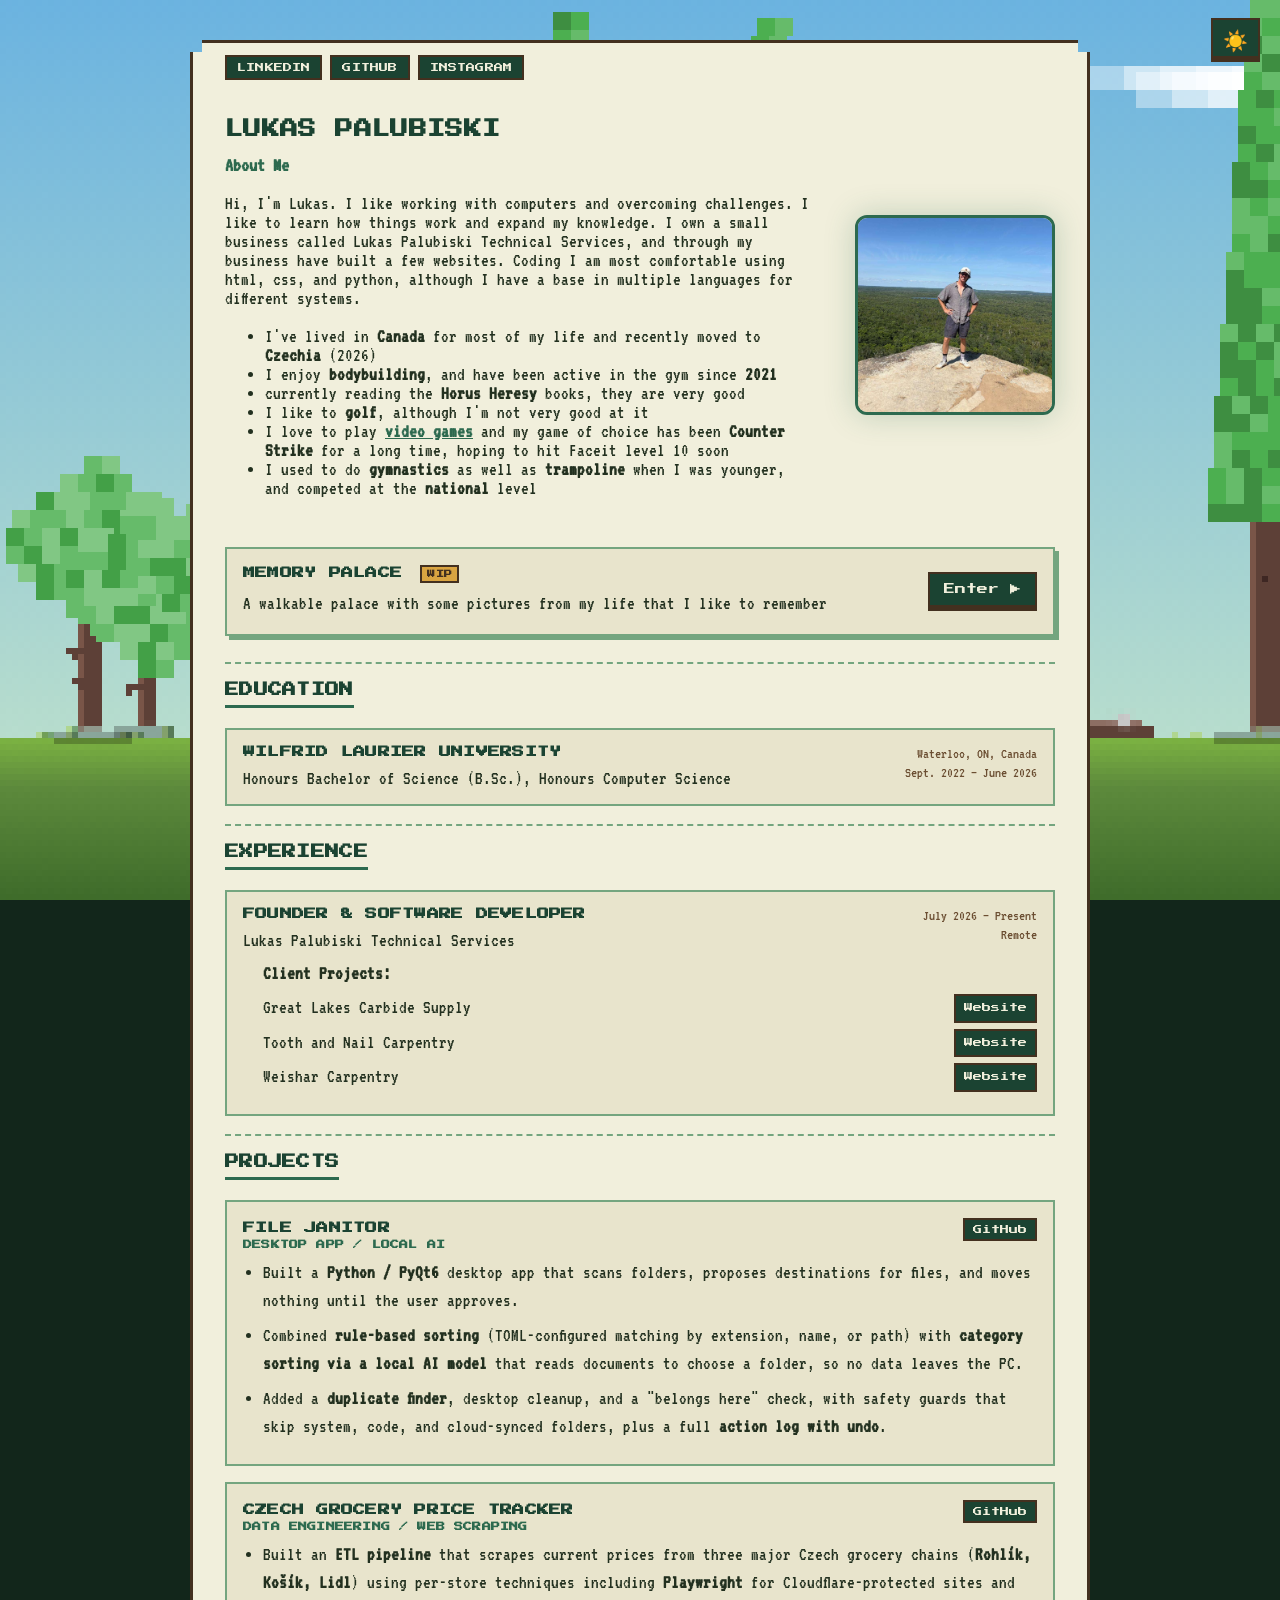
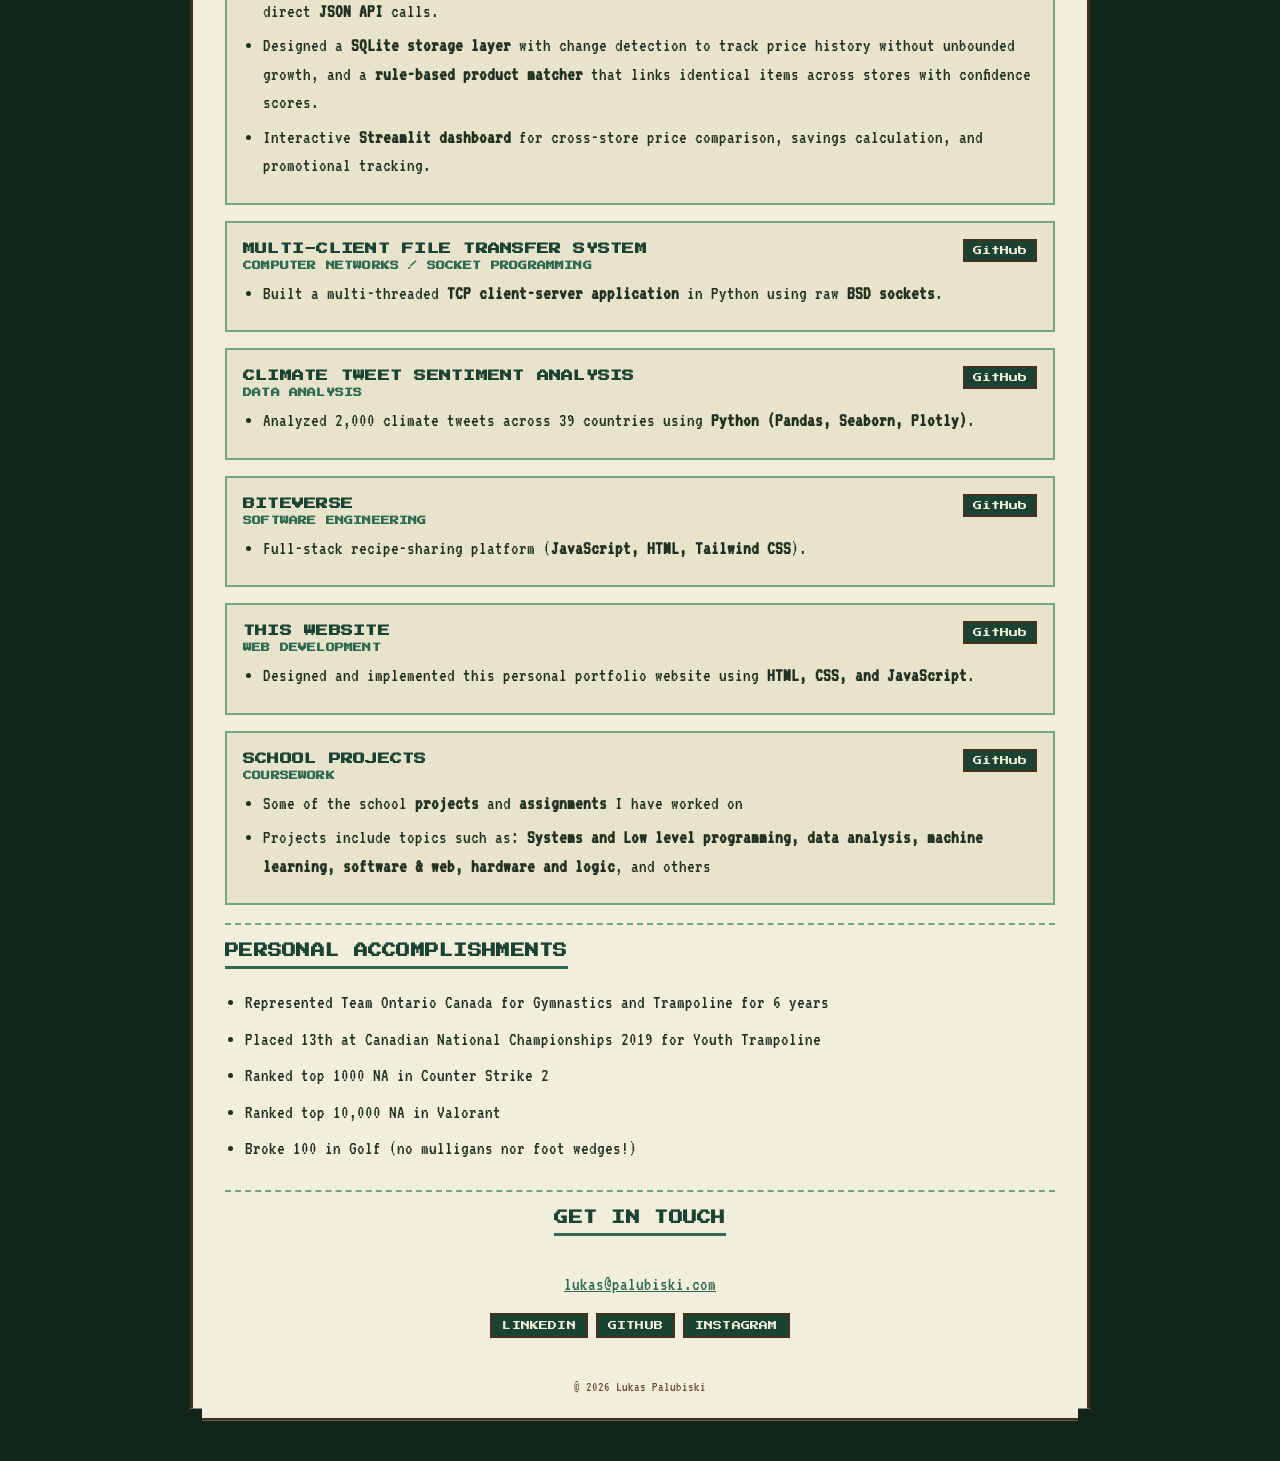
==== index.html @ 34147571 "spotify widget" ====
<!DOCTYPE html>
<html lang="en">
<head>
  <!-- Google tag (gtag.js) -->
<script async src="https://www.googletagmanager.com/gtag/js?id=G-KP51CSKDEX"></script>
<script>
  window.dataLayer = window.dataLayer || [];
  function gtag(){dataLayer.push(arguments);}
  gtag('js', new Date());

  gtag('config', 'G-KP51CSKDEX');
</script>
<meta charset="UTF-8">
<meta name="viewport" content="width=device-width, initial-scale=1.0">
<title>Lukas Palubiski</title>
<meta name="description" content="Lukas Palubiski: computer science graduate, software developer, and founder of Lukas Palubiski Technical Services. Projects, experience, and contact.">
<meta property="og:type" content="website">
<meta property="og:title" content="Lukas Palubiski">
<meta property="og:description" content="Software developer and founder of Lukas Palubiski Technical Services. Projects, experience, and contact.">
<meta property="og:url" content="https://palubiski.com/">
<meta property="og:image" content="https://palubiski.com/images/IMG_20260719_183843_461.jpg">
<meta name="twitter:card" content="summary">
<link rel="stylesheet" href="style.css">
</head>
<body>
  <button id="theme-toggle" aria-label="Toggle day/night" class="theme-toggle">🌙</button>
  <canvas id="bg-canvas"></canvas>
  <canvas id="npc-canvas"></canvas>

  <header id="site-header">
    <div class="header-inner">
      <ul class="social-links">
        <li><a href="https://linkedin.com/in/lukas-palubiski-417b95355/" target="_blank" rel="noopener noreferrer">LinkedIn</a></li>
        <li><a href="https://github.com/lukaspal1" target="_blank" rel="noopener noreferrer">GitHub</a></li>
        <li><a href="https://www.instagram.com/lukaspalubiski.v2/" target="_blank" rel="noopener noreferrer">Instagram</a></li>
      </ul>
    </div>
  </header>

  <main id="top">
    <section id="about" class="section hero-section">
      <div class="section-inner">
        <div class="hero-layout">
          <div class="hero-text">
            <h1 class="hero-name">Lukas Palubiski</h1>
            <p class="hero-tagline"><b>About Me</b></p>
            <p>
              Hi, I'm Lukas. I like working with computers and overcoming challenges. 
              I like to learn how things work and expand my knowledge. I own a small 
              business called Lukas Palubiski Technical Services, and through my business 
              have built a few websites. Coding I am most comfortable using html, css, and 
              python, although I have a base in multiple languages for different systems.
            </p>
            <ul class="hero-details">
              <li>I've lived in <b>Canada</b> for most of my life and recently moved to <b>Czechia</b> (2026)</li>
              <li>I enjoy <b>bodybuilding</b>, and have been active in the gym since <b>2021</b></li>
              <li>currently reading the <b>Horus Heresy</b> books, they are very good</li>
              <li>I like to <b>golf</b>, although I'm not very good at it</li>
              <li>I love to play <b><a class = "hero-text" href="https://steamcommunity.com/id/gluckymcdoodle/" target="_blank" rel="noopener noreferrer">video games</a></b> and my game of choice has been <b>Counter Strike</b> for a long time, hoping to hit Faceit level 10 soon</li>
              <li>I used to do <b>gymnastics</b> as well as <b>trampoline</b> when I was younger, and competed at the <b>national</b> level</li>
            </ul>
          </div>
          
          <div class="hero-image">
            <img 
              id="profile-thumb"
              src="images/IMG_20260719_183843_461.jpg" 
              alt="Lukas Palubiski - Profile Photo"
              class="profile-image"
              fetchpriority="high"
            >
            <br>
            <!-- <button id="knight-pose-btn" class="knight-pose-btn">Pose Knight</button> -->
            <!-- Side widgets: float beside the main block on wide screens, sit under the photo otherwise -->
            <div class="side-widgets">
            <a id="faceit-card" class="faceit-card" href="#" target="_blank" rel="noopener noreferrer" hidden>
              <span class="faceit-label">Faceit CS2</span>
              <span class="faceit-row">
                <span id="faceit-level" class="faceit-level"></span>
                <span id="faceit-elo" class="faceit-elo"></span>
              </span>
              <span class="faceit-bar"><span id="faceit-bar-fill" class="faceit-bar-fill"></span></span>
              <span id="faceit-goal" class="faceit-goal"></span>
            </a>
            <a id="spotify-card" class="spotify-card" href="#" target="_blank" rel="noopener noreferrer" hidden>
              <span class="spotify-label"><span id="spotify-status">Now playing</span><span id="spotify-eq" class="spotify-eq"><i></i><i></i><i></i></span></span>
              <span class="spotify-row">
                <canvas id="spotify-cover" class="spotify-cover" width="16" height="16"></canvas>
                <span class="spotify-text">
                  <span id="spotify-title" class="spotify-title"></span>
                  <span id="spotify-artist" class="spotify-artist"></span>
                </span>
              </span>
            </a>
            </div>
          </div>
        </div>

        <aside class="palace-callout">
          <div class="palace-text">
            <h2 class="palace-title">Memory Palace <span class="wip-badge">WIP</span></h2>
            <p>A walkable palace with some pictures from my life that I like to remember</p>
          </div>
          <a class="palace-btn" href="gallery.html" target="_blank" rel="noopener noreferrer">Enter &#9654;</a>
        </aside>
      </div>
    </section>

    <div id="profile-modal" class="modal">
      <span class="close">&times;</span>
      <img class="modal-content" id="modal-img">
      <div id="caption">Click outside or press ESC to close</div>
    </div>

    <section id="education" class="section">
      <div class="section-inner">
        <h2 class="section-title">Education</h2>
        <article class="entry">
          <div class="entry-header">
            <h3 class="entry-title">Wilfrid Laurier University</h3>
            <span class="entry-location">Waterloo, ON, Canada</span>
          </div>
          <div class="entry-subheader">
            <span class="entry-subheader">Honours Bachelor of Science (B.Sc.), Honours Computer Science</span>
            <span class="entry-dates">Sept. 2022 – June 2026</span>
          </div>
        </article>
      </div>
    </section>

    <section id="experience" class="section">
      <div class="section-inner">
        <h2 class="section-title">Experience</h2>
        <article class="entry">
          <div class="entry-header">
            <h3 class="entry-title">Founder &amp; Software Developer</h3>
            <span class="entry-dates">July 2026 – Present</span>
          </div>
          <div class="entry-subheader">
            <span class="entry-subheader">Lukas Palubiski Technical Services</span>
            <span class="entry-location">Remote</span>
          </div>
          <ul class="entry-details client-list">
            <li class="entry-header" style="font-weight: bold">Client Projects:</li>
            <li class="entry-subheader">Great Lakes Carbide Supply <a class="entry-link" href="https://www.greatlakescarbidesupply.com" target="_blank">Website</a></li>
            <li class="entry-subheader">Tooth and Nail Carpentry <a class="entry-link" href="https://www.toothandnailcarpentry.ca" target="_blank">Website</a></li>
            <li class="entry-subheader">Weishar Carpentry <a class="entry-link" href="https://www.weisharcarpentry.ca" target="_blank">Website</a></li>
          </ul>
        </article>
      </div>
    </section>

    <section id="projects" class="section">
      <div class="section-inner">
        <h2 class="section-title">Projects</h2>
        <article class="entry project-entry">
          <div class="entry-header">
            <h3 class="entry-title">File Janitor<span class="entry-tag">Desktop App / Local AI</span></h3>
            <a href="https://github.com/lukaspal1/file-janitor" target="_blank" class="entry-link">GitHub</a>
          </div>
          <ul class="entry-details">
            <li>Built a <strong>Python / PyQt6</strong> desktop app that scans folders, proposes destinations for files, and moves nothing until the user approves.</li>
            <li>Combined <strong>rule-based sorting</strong> (TOML-configured matching by extension, name, or path) with <strong>category sorting via a local AI model</strong> that reads documents to choose a folder, so no data leaves the PC.</li>
            <li>Added a <strong>duplicate finder</strong>, desktop cleanup, and a "belongs here" check, with safety guards that skip system, code, and cloud-synced folders, plus a full <strong>action log with undo</strong>.</li>
          </ul>
        </article>
        <article class="entry project-entry">
          <div class="entry-header">
            <h3 class="entry-title">Czech Grocery Price Tracker<span class="entry-tag">Data Engineering / Web Scraping</span></h3>
            <a href="https://github.com/lukaspal1/Grocery-store-price-tracker" target="_blank" class="entry-link">GitHub</a>
          </div>
          <ul class="entry-details">
            <li>Built an <strong>ETL pipeline</strong> that scrapes current prices from three major Czech grocery chains (<strong>Rohlík, Košík, Lidl</strong>) using per-store techniques including <strong>Playwright</strong> for Cloudflare-protected sites and direct <strong>JSON API</strong> calls.</li>
            <li>Designed a <strong>SQLite storage layer</strong> with change detection to track price history without unbounded growth, and a <strong>rule-based product matcher</strong> that links identical items across stores with confidence scores.</li>
            <li>Interactive <strong>Streamlit dashboard</strong> for cross-store price comparison, savings calculation, and promotional tracking.</li>
          </ul>
        </article>
        <article class="entry project-entry">
          <div class="entry-header">
            <h3 class="entry-title">Multi-Client File Transfer System<span class="entry-tag">Computer Networks / Socket Programming</span></h3>
            <a href="https://github.com/lukaspal1/Networks-Programming-Assignment" target="_blank" class="entry-link">GitHub</a>
          </div>
          <ul class="entry-details"><li>Built a multi-threaded <strong>TCP client-server application</strong> in Python using raw <strong>BSD sockets</strong>.</li></ul>
        </article>
        <article class="entry project-entry">
          <div class="entry-header">
            <h3 class="entry-title">Climate Tweet Sentiment Analysis<span class="entry-tag">Data Analysis</span></h3>
            <a href="https://github.com/lukaspal1/Portfolio/blob/main/DataVisualization_A3.ipynb" target="_blank" class="entry-link">GitHub</a>
          </div>
          <ul class="entry-details"><li>Analyzed 2,000 climate tweets across 39 countries using <strong>Python (Pandas, Seaborn, Plotly)</strong>.</li></ul>
        </article>
        <article class="entry project-entry">
          <div class="entry-header">
            <h3 class="entry-title">BiteVerse<span class="entry-tag">Software Engineering</span></h3>
            <a href="https://github.com/muchlogic/CP317-Final-Project" target="_blank" class="entry-link">GitHub</a>
          </div>
          <ul class="entry-details"><li>Full-stack recipe-sharing platform (<strong>JavaScript, HTML, Tailwind CSS</strong>).</li></ul>
        </article>
        <article class="entry project-entry">
          <div class="entry-header">
            <h3 class="entry-title">This Website<span class="entry-tag">Web Development</span></h3>
            <a href="https://github.com/lukaspal1/website-lukaspal" target="_blank" class="entry-link">GitHub</a>
          </div>
          <ul class="entry-details"><li>Designed and implemented this personal portfolio website using <strong>HTML, CSS, and JavaScript</strong>.</li></ul>
        </article>
        <article class="entry project-entry">
          <div class="entry-header">
            <h3 class="entry-title">School Projects<span class="entry-tag">Coursework</span></h3>
            <a href="https://github.com/lukaspal1/portfolio" target="_blank" class="entry-link">GitHub</a>
          </div>
          <ul class="entry-details"><li>Some of the school <strong>projects</strong> and <strong>assignments</strong> I have worked on</li>
          <li>Projects include topics such as: <strong>Systems and Low level programming, data analysis, machine learning, software & web, hardware and logic</strong>, and others</li>
          </ul>

        </article>
      </div>
    </section>

    <section id="accomplishments" class="section">
      <div class="section-inner">
        <h2 class="section-title">Personal Accomplishments</h2>
        <ul class="accomplishments-list">
          <li>Represented Team Ontario Canada for Gymnastics and Trampoline for 6 years</li>
          <li>Placed 13th at Canadian National Championships 2019 for Youth Trampoline</li>
          <li>Ranked top 1000 NA in Counter Strike 2</li>
          <li>Ranked top 10,000 NA in Valorant</li>
          <li>Broke 100 in Golf (no mulligans nor foot wedges!)</li>
        </ul>
      </div>
    </section>

    <section id="contact" class="section contact-section">
      <div class="section-inner">
        <h2 class="section-title">Get in Touch</h2>
        <p><a href="mailto:lukas@palubiski.com">lukas@palubiski.com</a></p>
        <ul class="social-links footer-social-links">
          <li><a href="https://linkedin.com/in/lukas-palubiski-417b95355/" target="_blank">LinkedIn</a></li>
          <li><a href="https://github.com/lukaspal1" target="_blank">GitHub</a></li>
          <li><a href="https://www.instagram.com/lukaspalubiski.v2/" target="_blank">Instagram</a></li>
        </ul>
      </div>
    </section>
  </main>

  <footer id="site-footer">
    <p>&copy; <span id="current-year"></span> Lukas Palubiski</p>
  </footer>

  <script src="script.js?v=1.0"></script>
  <script src="faceit.js?v=1.0"></script>
  <script src="spotify.js?v=1.0"></script>
</body>
</html>
---- style.css ----
/* ============================================================
   Lukas Palubiski — pixel nature theme
   ============================================================ */

@import url('https://fonts.googleapis.com/css2?family=Press+Start+2P&family=VT323&display=swap');

:root{
  /* palette */
  --forest-dark:#12261B;
  --forest:#1B4332;
  --moss:#2D6A4F;
  --sage:#74A57F;
  --leaf:#95D5B2;
  --parchment:#F1EFDC;
  --parchment-alt:#E8E4CC;
  --bark:#43301F;
  --bark-light:#6B4E32;
  --amber:#D9A441;
  --ink:#22301F;

  --pixel-border: 3px;
  --max-width: 900px;
}

*{
  box-sizing:border-box;
}

html{
  scroll-behavior:smooth;
}

body{
  margin:0;
  min-height:100vh;
  font-family:'VT323', monospace;
  font-size:19px;
  color:var(--ink);
  background:var(--forest-dark);
  cursor: url('World of Warcraft Pixel Cursor--cursor--SweezyCursors.png'), auto;
}
a, button {
    cursor: url('World of Warcraft Pixel Cursor--pointer--SweezyCursors.png'), pointer;
}


/* Retro gaming style hover */
h1, h2, h3 {
    transition: all 0.15s ease;
    position: relative;
}

h1:hover, h2:hover, h3:hover {
    color: var(--amber);
    transform: translateY(-2px);
}

/* Pixel scanline overlay on hover */
h1:hover::after, h2:hover::after, h3:hover::after {
    content: '';
    position: absolute;
    top: 0;
    left: 0;
    width: 100%;
    height: 100%;
    background: repeating-linear-gradient(
        0deg,
        rgba(0,0,0,0) 0px,
        rgba(0,0,0,0) 2px,
        rgba(0,0,0,0.05) 2px,
        rgba(0,0,0,0.05) 4px
    );
    pointer-events: none;
    animation: scanline 0.5s linear infinite;
}

@keyframes scanline {
    0% { background-position: 0 0; }
    100% { background-position: 0 4px; }
}


.knight-pose-btn {
  margin-top: 10px;
  font-family: 'Press Start 2P', monospace;
  font-size: 9px;
  background: var(--forest);
  color: var(--parchment);
  border: 2px solid var(--bark);
  padding: 8px 12px;
  cursor: url('World of Warcraft Pixel Cursor--pointer--SweezyCursors.png'), pointer;
}
.knight-pose-btn:hover {
  background: var(--amber);
  color: var(--bark);
}
/* ============================================================
   FIXED BACKGROUND CANVAS
   Stays put while the page (block panel) scrolls over it.
   Rendered at low internal resolution + image-rendering:pixelated
   so everything drawn on it comes out chunky/8-bit automatically.
   ============================================================ */
#bg-canvas{
  position:fixed;
  top:0;
  left:0;
  width:100vw;
  height:100vh;
  z-index:-1;
  display:block;
  image-rendering:pixelated;
  image-rendering:-moz-crisp-edges;
  image-rendering:crisp-edges;
}
#npc-canvas {
  position: fixed;
  top: 0;
  left: 0;
  width: 100vw;
  height: 100vh;
  z-index: 10; /* Higher than your parchment block */
  pointer-events: none; /* Allows you to click links "through" the canvas */
  image-rendering: pixelated;
  image-rendering: -moz-crisp-edges;
  image-rendering: crisp-edges;
}

/* ============================================================
   DAY/NIGHT TOGGLE BUTTON
   ============================================================ */

.theme-toggle {
  position: fixed;
  top: 20px;
  right: 20px;
  background: var(--forest);
  border: 2px solid var(--bark);
  color: var(--parchment);
  font-size: 20px;
  padding: 4px 10px;
  cursor: url('World of Warcraft Pixel Cursor--pointer--SweezyCursors.png'), pointer;
  transition: all 0.3s ease;
  line-height: 1.4;
  font-family: 'Press Start 2P', monospace;
  box-shadow: 0 4px 0 var(--bark);
  transform: translateY(-2px);
}

.theme-toggle:hover {
  background: var(--amber);
  color: var(--bark);
  transform: translateY(0px);
  box-shadow: 0 2px 0 var(--bark);
}

.theme-toggle:active {
  transform: translateY(2px);
  box-shadow: 0 0px 0 var(--bark);
}

/* Adjust header-inner to accommodate the button */
.header-inner {
  display: flex;
  flex-wrap: wrap;
  align-items: center;
  gap: 16px;
}

/* On small screens, stack header items */
@media (max-width: 640px) {
  .header-inner {
    flex-direction: column;
    align-items: stretch;
  }
  .social-links {
    justify-content: center;
  }
  .theme-toggle {
    align-self: center;
  }
}


/* ============================================================
   HEADINGS / PIXEL FONT
   ============================================================ */
h1, h2, h3,
.site-name,
#main-nav a,
.social-links a,
.entry-tag{
  font-family:'Press Start 2P', monospace;
  text-transform:uppercase;
  letter-spacing:.02em;
}

a{
  color:var(--moss);
}
a:hover{
  color:var(--amber);
}

/* ============================================================
   THE "BLOCK" — header, main, footer form one continuous
   parchment panel, framed by the animated background on all sides.
   ============================================================ */
#site-header,
main,
#site-footer{
  max-width:var(--max-width);
  margin:0 auto;
  background:var(--parchment);
  border-left:var(--pixel-border) solid var(--bark);
  border-right:var(--pixel-border) solid var(--bark);
  padding-left:32px;
  padding-right:32px;
}

body{
  padding:40px 16px;
}

/* Pixel-notch corners on the very top of the header ... */
#site-header{
  border-top:var(--pixel-border) solid var(--bark);
  padding-top:12px;
  padding-bottom:8px;
  clip-path:polygon(
    0 12px, 12px 12px, 12px 0,
    calc(100% - 12px) 0, calc(100% - 12px) 12px, 100% 12px,
    100% 100%,
    0 100%
  );
}

/* ...and the very bottom of the footer */
#site-footer{
  border-bottom:var(--pixel-border) solid var(--bark);
  padding-top:24px;
  padding-bottom:24px;
  text-align:center;
  clip-path:polygon(
    0 0,
    100% 0,
    100% calc(100% - 12px), calc(100% - 12px) calc(100% - 12px), calc(100% - 12px) 100%,
    12px 100%, 12px calc(100% - 12px), 0 calc(100% - 12px)
  );
}

#site-footer p{
  margin:0;
  font-size:14px;
  color:var(--bark-light);
}

/* ============================================================
   HEADER / NAV
   ============================================================ */
.header-inner{
  display:flex;
  flex-wrap:wrap;
  align-items:center;
  gap:16px;
}

.site-name{
  font-size:14px;
  color:var(--forest);
  text-decoration:none;
}
.site-name:hover{
  color:var(--amber);
}

#main-nav ul{
  list-style:none;
  display:flex;
  flex-wrap:wrap;
  gap:16px;
  margin:0;
  padding:0;
}
#main-nav a{
  font-size:9px;
  text-decoration:none;
  color:var(--forest);
  padding:6px 8px;
  border:2px solid transparent;
}
#main-nav a:hover{
  color:var(--parchment);
  background:var(--moss);
  border-color:var(--bark);
}
#main-nav a.active{
  color:var(--parchment);
  background:var(--forest);
  border-color:var(--bark);
}

.social-links{
  list-style:none;
  display:flex;
  gap:8px;
  margin:0;
  padding:0;
}
.social-links a{
  font-size:9px;
  text-decoration:none;
  color:var(--parchment);
  background:var(--forest);
  border:2px solid var(--bark);
  padding:6px 10px;
  display:inline-block;
}
.social-links a:hover{
  background:var(--amber);
  color:var(--bark);
}

/* ============================================================
   SECTIONS
   ============================================================ */
.section{
  padding:18px 0;
  border-bottom:2px dashed var(--sage);
}
.section:last-of-type{
  border-bottom:none;
}

.section-inner{
  max-width:100%;
}

.section-title{
  font-size:14px;
  color:var(--forest);
  margin:0 0 20px;
  padding-bottom:8px;
  border-bottom:var(--pixel-border) solid var(--moss);
  display:inline-block;
}

/* ---- hero ---- */
.hero-section{
  text-align:center;
  border-bottom:2px dashed var(--sage);
}
.hero-name{
  font-size:18px;
  color:var(--forest);
  margin:0 0 12px;
  line-height:1.5;
}
.hero-tagline{
  font-size:20px;
  color:var(--moss);
  margin:0 0 8px;
}
.hero-location,
.hero-meta{
  font-size:16px;
  color:var(--bark-light);
  margin:0 0 4px;
}
.hero-contact{
  font-size:18px;
  margin:12px 0 0;
}
/* ============================================================
   HERO LAYOUT - TEXT + IMAGE SIDE BY SIDE
   ============================================================ */

.hero-layout {
    display: flex;
    align-items: center;
    gap: 40px;
    padding: 10px 0;
}

/* Left side - text content */
.hero-text {
    flex: 1;
    min-width: 0;
    text-align: left; /* Override the center alignment from hero-section */
}

/* Right side - profile image */
.hero-image {
    flex: 0 0 200px; /* Fixed width */
    text-align: center;
}

/* Profile Image - Pixel Style to match your theme */
.profile-image {
    width: 100%;
    max-width: 250px;
    height: auto;
    aspect-ratio: 1 / 1;
    border-radius: 12px; /* Square with rounded corners */
    object-fit: cover;
    image-rendering: -moz-crisp-edges;
    image-rendering: crisp-edges;
    border: 3px solid var(--moss);
    box-shadow: 
        0 0 30px rgba(45, 106, 79, 0.25),
        inset 0 0 30px rgba(0, 0, 0, 0.1);
    transition: transform 0.3s ease, box-shadow 0.3s ease;
    cursor: url('World of Warcraft Pixel Cursor--pointer--SweezyCursors.png'), pointer;

}

.profile-image:hover {
    transform: scale(1.03) rotate(-2deg);
    box-shadow: 
        0 0 50px rgba(45, 106, 79, 0.4),
        inset 0 0 30px rgba(0, 0, 0, 0.1);
}

/* Pixel-style decorative frame option (adds that retro feel) */
.profile-image-wrapper {
    position: relative;
    padding: 4px;
    background: var(--forest);
    border-radius: 14px;
    box-shadow: 
        0 0 30px rgba(45, 106, 79, 0.2),
        inset 0 0 20px rgba(0, 0, 0, 0.2);
}

.profile-image-wrapper .profile-image {
    border: 2px solid var(--parchment);
    box-shadow: none;
}
/* Lightbox Modal Styles */
.modal {
  display: none; 
  position: fixed; 
  z-index: 1000; /* High z-index to sit above your canvas */
  left: 0;
  top: 0;
  width: 100%; 
  height: 100%; 
  overflow: auto; 
  background-color: rgba(0, 0, 0, 0.85); /* Dark background */
  justify-content: center;
  align-items: center;
  flex-direction: column;

}

.modal-content {
  margin: auto;
  display: block;
  width: 80%;
  max-width: 700px;
  border-radius: 12px;
  border: 3px solid var(--parchment); /* Matches your theme */
  box-shadow: 0 0 50px rgba(45, 106, 79, 0.6);

}

.close {
  position: absolute;
  top: 20px;
  right: 35px;
  color: var(--parchment);
  font-size: 40px;
  font-weight: bold;
  cursor: url('World of Warcraft Pixel Cursor--pointer--SweezyCursors.png'), pointer;
  z-index: 1001;
}

.close:hover, .close:focus {
  color: var(--moss);
  text-decoration: none;
  cursor: url('World of Warcraft Pixel Cursor--pointer--SweezyCursors.png'), pointer;
}

#caption {
  margin: 15px auto;
  text-align: center;
  color: var(--parchment);
  font-family: sans-serif;
    cursor: url('World of Warcraft Pixel Cursor--cursor--SweezyCursors.png'), pointer;

}

/* Mobile responsiveness */
@media only screen and (max-width: 700px){
  .modal-content {
    width: 95%;
  }
}

/* ============================================================
   MOBILE RESPONSIVE - Stack on small screens
   ============================================================ */

@media (max-width: 768px) {
    .hero-layout {
        flex-direction: column-reverse; /* Image on top, text below */
        gap: 25px;
        text-align: center;
    }
    
    .hero-text {
        text-align: center; /* Center text on mobile */
    }
    
    .hero-image {
        flex: 0 0 auto;
        width: 180px;
        margin: 0 auto;
    }
    
    .profile-image {
        max-width: 180px;
    }
}
/* ---- entries (education / experience / projects) ---- */
.entry{
  margin-bottom:16px;
  padding:16px;
  background:var(--parchment-alt);
  border:2px solid var(--sage);


}
.entry:last-child{
  margin-bottom:0;
}

.entry-header{
  display:flex;
  flex-wrap:wrap;
  align-items:baseline;
  justify-content:space-between;
  gap:8px;
}
.entry-title{
  font-size:12px;
  color:var(--forest);
  margin:0;
}
.entry-tag{
  display:block;
  font-size:9px;
  color:var(--moss);
  margin-top:6px;
}
.entry-location,
.entry-dates{
  font-size:15px;
  color:var(--bark-light);
  white-space:nowrap;
}
.entry-link{
  font-size:9px;
  font-family:'Press Start 2P', monospace;
  text-decoration:none;
  color:var(--parchment);
  background:var(--forest);
  border:2px solid var(--bark);
  padding:5px 8px;
  white-space:nowrap;
}
.entry-link:hover{
  background:var(--amber);
  color:var(--bark);
}

.entry-subheader{
  display:flex;
  flex-wrap:wrap;
  justify-content:space-between;
  gap:8px;
  margin-top:4px;
}
.entry-role{
  font-style:italic;
  color:var(--moss);
}

.entry-details{
  margin:10px 0 0;
  padding-left:20px;
}
.entry-details li{
  margin-bottom:6px;
  line-height:1.5;
}
.entry-details code{
  background:var(--forest);
  color:var(--leaf);
  padding:1px 5px;
  font-size:14px;
}

/* ---- skills ---- */
.skills-list{
  margin:0;
}
.skills-row{
  display:flex;
  flex-wrap:wrap;
  gap:6px 12px;
  padding:10px 0;
  border-bottom:1px dotted var(--sage);
}
.skills-row:last-child{
  border-bottom:none;
}
.skills-row dt{
  font-family:'Press Start 2P', monospace;
  font-size:10px;
  color:var(--forest);
  min-width:180px;
}
.skills-row dd{
  margin:0;
  color:var(--ink);
}

/* ---- accomplishments ---- */
.accomplishments-list{
  margin:0;
  padding-left:20px;
}
.accomplishments-list li{
  margin-bottom:8px;
  line-height:1.5;
}

/* ---- contact / footer section ---- */
.contact-section{
  text-align:center;
}
.footer-social-links{
  justify-content:center;
  margin-top:16px;
}

/* ============================================================
   RESPONSIVE
   ============================================================ */
@media (max-width:640px){
  body{ padding:20px 8px; font-size:17px; }
  #site-header, main, #site-footer{ padding-left:16px; padding-right:16px; }
  .header-inner{ flex-direction:column; align-items:flex-start; }
  .hero-name{ font-size:19px; }
  .entry-header{ flex-direction:column; align-items:flex-start; }
  .skills-row dt{ min-width:100%; }
}

/* ============================================================
   NIGHT MODE OVERRIDES (Dark Mode)
   ============================================================ */
body.night-mode {
  --parchment: #1E2A23;        /* Dark green/grey block background */
  --parchment-alt: #15201A;    /* Darker inner box background */
  --ink: #FFFFFF;              /* Normal text - White */
  --forest: #74A57F;           /* Lighter green for buttons/accents (keeps background green) */
  --moss: #95D5B2;             /* Lighter accents */
  --sage: #4A6955;             /* Darker sage for borders */
  --bark: #0F1A14;             /* Very dark brown/green for borders */
  --bark-light: #9E8368;       /* Lightened brown for smaller text */
  --amber: #FFD166;            /* Bright Yellow */
  --leaf: #95D5B2;             /* Code text */
}

/* Make ALL Titles, Headers, and Sub-headers YELLOW */
body.night-mode h1,
body.night-mode h2,
body.night-mode h3,
body.night-mode .hero-name,
body.night-mode .section-title,
body.night-mode .entry-title,
body.night-mode .hero-tagline,
body.night-mode .entry-tag {
  color: var(--amber);
}

/* Make social link backgrounds darker in night mode, keep yellow text */
body.night-mode .social-links a {
    background: #15201A; /* Darker green/black background */
    color: var(--amber); /* Yellow text */
    border-color: #0F1A14;
}

body.night-mode .social-links a:hover {
    background: var(--amber);
    color: #15201A;
}

/* Ensure the theme toggle button is ALWAYS on top (fixes mobile issue) */
.theme-toggle {
    z-index: 10000; /* Puts it above the header and content block */
}
/* Dark mode for entry links (Website, GitHub buttons) */
body.night-mode .entry-link {
    background: #15201A; /* Dark background to match social buttons */
    color: var(--amber); /* Yellow text */
    border-color: #0F1A14; /* Dark border */
}

body.night-mode .entry-link:hover {
    background: var(--amber); /* Yellow background on hover */
    color: #15201A; /* Dark text on hover */
}
/* ============================================================
   MEMORY PALACE CALLOUT
   ============================================================ */
.palace-callout{
  display:flex;
  align-items:center;
  gap:20px;
  margin:20px 0 8px;
  padding:16px;
  text-align:left;
  background:var(--parchment-alt);
  border:2px solid var(--sage);
  box-shadow:4px 4px 0 var(--sage);
}
.palace-text{
  flex:1;
  min-width:0;
}
.palace-text p{
  margin:8px 0 0;
  line-height:1.4;
}
.palace-title{
  font-size:12px;
  color:var(--forest);
  margin:0;
}
.wip-badge{
  display:inline-block;
  font-size:8px;
  padding:3px 5px;
  margin-left:6px;
  vertical-align:middle;
  color:var(--bark);
  background:var(--amber);
  border:2px solid var(--bark);
}
.palace-btn{
  flex:0 0 auto;
  font-family:'Press Start 2P', monospace;
  font-size:11px;
  text-decoration:none;
  color:var(--parchment);
  background:var(--forest);
  border:2px solid var(--bark);
  padding:10px 14px;
  box-shadow:0 4px 0 var(--bark);
  transform:translateY(-2px);
  transition:all .15s ease;
}
.palace-btn:hover{
  background:var(--amber);
  color:var(--bark);
  transform:translateY(0);
  box-shadow:0 2px 0 var(--bark);
}
.palace-btn:active{
  transform:translateY(2px);
  box-shadow:none;
}

/* ============================================================
   FACEIT WIDGET
   ============================================================ */
.faceit-card{
  display:block;
  margin-top:12px;
  padding:10px;
  text-decoration:none;
  color:var(--ink);
  background:var(--parchment-alt);
  border:2px solid var(--sage);
  box-shadow:3px 3px 0 var(--sage);
  text-align:left;
}
.faceit-card[hidden]{
  display:none;
}
.faceit-card:hover{
  color:var(--ink);
  border-color:var(--amber);
}
.faceit-label{
  display:block;
  font-family:'Press Start 2P', monospace;
  font-size:8px;
  color:var(--moss);
  text-transform:uppercase;
}
.faceit-row{
  display:flex;
  align-items:center;
  gap:10px;
  margin:8px 0;
}
.faceit-level{
  display:inline-flex;
  align-items:center;
  justify-content:center;
  width:30px;
  height:30px;
  font-family:'Press Start 2P', monospace;
  font-size:11px;
  background:#1F1F1F;
  border:3px solid;
}
.faceit-elo{
  font-size:20px;
}
.faceit-bar{
  display:block;
  height:8px;
  background:var(--parchment);
  border:2px solid var(--bark);
}
.faceit-bar-fill{
  display:block;
  height:100%;
  width:0;
  background:var(--moss);
}
.faceit-goal{
  display:block;
  margin-top:4px;
  font-size:15px;
  color:var(--bark-light);
}

body.night-mode .palace-title{
  color:var(--amber);
}
body.night-mode .palace-btn{
  background:#15201A;
  color:var(--amber);
  border-color:#0F1A14;
}
body.night-mode .palace-btn:hover{
  background:var(--amber);
  color:#15201A;
}

@media (max-width: 640px){
  .palace-callout{
    flex-direction:column;
    align-items:stretch;
    text-align:center;
  }
  .palace-btn{
    text-align:center;
  }
}

/* ============================================================
   SIDE WIDGETS — beside the main block on wide screens
   (main block is var(--max-width) wide and centred)
   ============================================================ */
@media (min-width: 1400px){
  .side-widgets{
    position:fixed;
    top:90px;
    left:calc(50% + var(--max-width) / 2 + 20px);
    width:210px;
    display:flex;
    flex-direction:column;
    gap:14px;
  }
  .side-widgets .faceit-card,
  .side-widgets .spotify-card{
    margin-top:0;
    background:var(--parchment);
    border-color:var(--bark);
    box-shadow:4px 4px 0 var(--bark);
  }
  .side-widgets .faceit-card:hover,
  .side-widgets .spotify-card:hover{
    border-color:var(--amber);
  }
}

/* ============================================================
   SPOTIFY WIDGET
   ============================================================ */
.spotify-card{
  display:block;
  margin-top:12px;
  padding:10px;
  text-decoration:none;
  color:var(--ink);
  background:var(--parchment-alt);
  border:2px solid var(--sage);
  box-shadow:3px 3px 0 var(--sage);
  text-align:left;
}
.spotify-card[hidden]{
  display:none;
}
.spotify-card:hover{
  color:var(--ink);
  border-color:var(--amber);
}
.spotify-label{
  display:flex;
  align-items:center;
  justify-content:space-between;
  font-family:'Press Start 2P', monospace;
  font-size:8px;
  color:var(--moss);
  text-transform:uppercase;
}
.spotify-row{
  display:flex;
  align-items:center;
  gap:10px;
  margin-top:8px;
}
.spotify-cover{
  flex:0 0 auto;
  width:48px;
  height:48px;
  image-rendering:pixelated;
  image-rendering:crisp-edges;
  background:var(--parchment);
  border:2px solid var(--bark);
}
.spotify-text{
  display:flex;
  flex-direction:column;
  min-width:0;
}
.spotify-title,
.spotify-artist{
  white-space:nowrap;
  overflow:hidden;
  text-overflow:ellipsis;
}
.spotify-title{
  font-size:18px;
  line-height:1.1;
}
.spotify-artist{
  font-size:15px;
  color:var(--bark-light);
}
/* little pixel equalizer shown while a song is playing */
.spotify-eq{
  display:inline-flex;
  align-items:flex-end;
  gap:2px;
  height:10px;
}
.spotify-eq[hidden]{
  display:none;
}
.spotify-eq i{
  width:3px;
  background:var(--moss);
  animation:spotify-eq 0.9s steps(4) infinite;
}
.spotify-eq i:nth-child(2){ animation-delay:-0.3s; }
.spotify-eq i:nth-child(3){ animation-delay:-0.6s; }
@keyframes spotify-eq{
  0%,100%{ height:3px; }
  50%{ height:10px; }
}
@media (prefers-reduced-motion: reduce){
  .spotify-eq i{ animation:none; height:6px; }
}
body.night-mode .spotify-label{
  color:var(--amber);
}
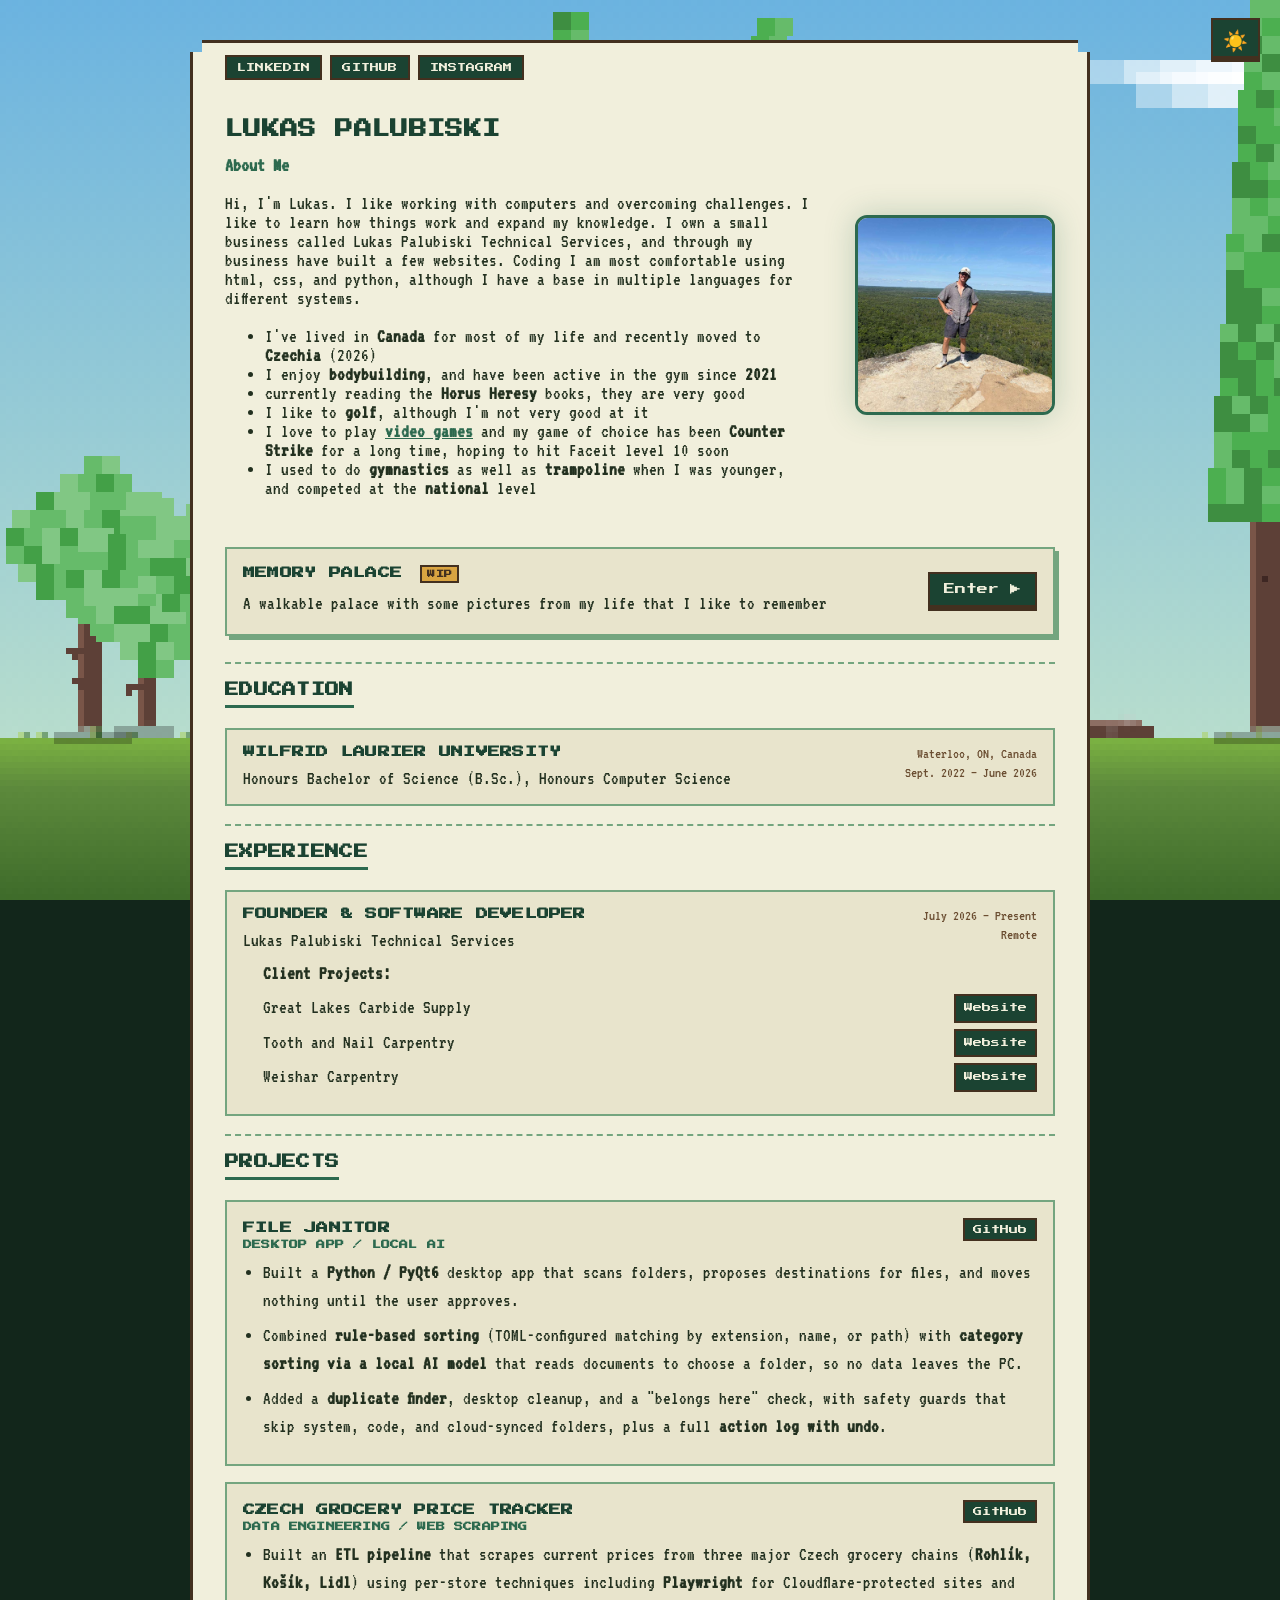
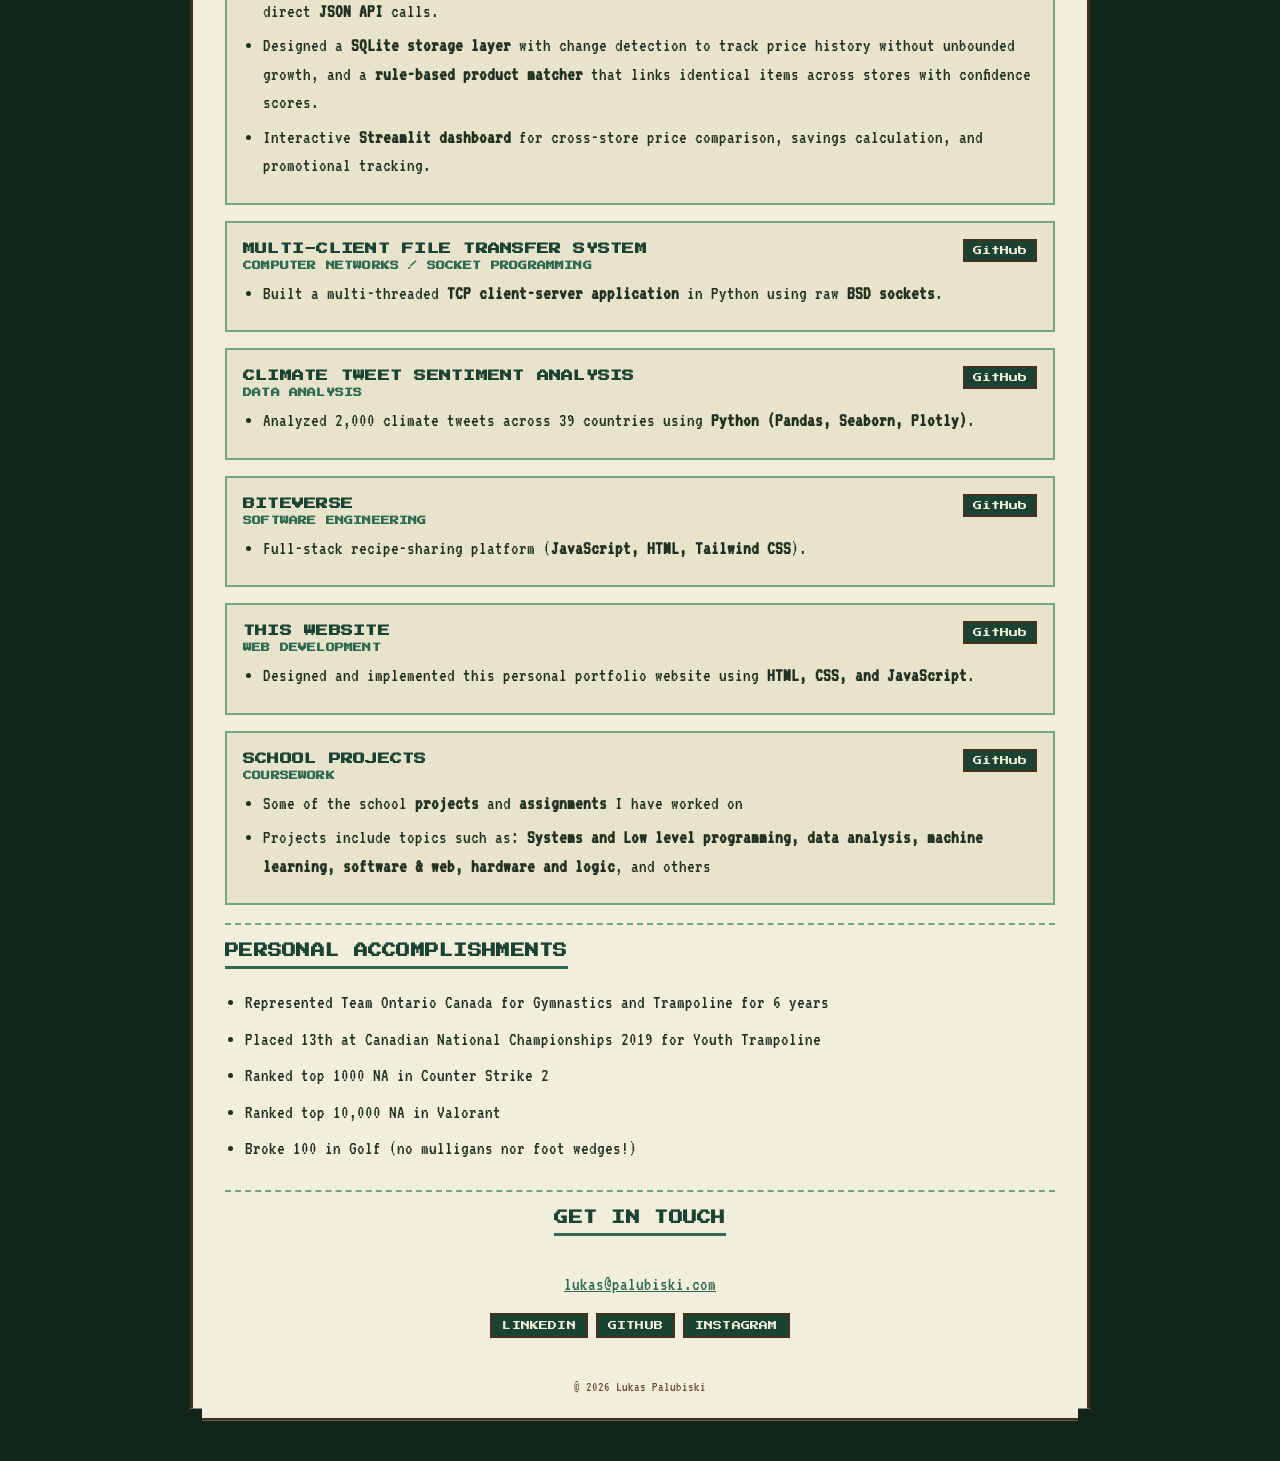
==== commit 073e5ec5: "spotify" ====
--- a/index.html
+++ b/index.html
@@ -85,7 +85,7 @@
             <a id="spotify-card" class="spotify-card" href="#" target="_blank" rel="noopener noreferrer" hidden>
               <span class="spotify-label"><span id="spotify-status">Now playing</span><span id="spotify-eq" class="spotify-eq"><i></i><i></i><i></i></span></span>
               <span class="spotify-row">
-                <canvas id="spotify-cover" class="spotify-cover" width="16" height="16"></canvas>
+                <canvas id="spotify-cover" class="spotify-cover" width="40" height="40"></canvas>
                 <span class="spotify-text">
                   <span id="spotify-title" class="spotify-title"></span>
                   <span id="spotify-artist" class="spotify-artist"></span>
--- a/style.css
+++ b/style.css
@@ -865,11 +865,17 @@
 
 /* ============================================================
    SIDE WIDGETS — beside the main block on wide screens
-   (main block is var(--max-width) wide and centred)
-   ============================================================ */
+   (main block is var(--max-width) wide and centred),
+   under the photo on mid-size screens, hidden on phones
+   ============================================================ */
+@media (max-width: 768px){
+  .side-widgets{
+    display:none;
+  }
+}
 @media (min-width: 1400px){
   .side-widgets{
-    position:fixed;
+    position:absolute;
     top:90px;
     left:calc(50% + var(--max-width) / 2 + 20px);
     width:210px;
@@ -946,6 +952,22 @@
   overflow:hidden;
   text-overflow:ellipsis;
 }
+/* long song names scroll back and forth instead of being cut off */
+.spotify-title.marquee{
+  text-overflow:clip;
+}
+.spotify-title.marquee span{
+  display:inline-block;
+  animation:spotify-marquee var(--marquee-time, 8s) linear infinite alternate;
+}
+@keyframes spotify-marquee{
+  0%, 15%{ transform:translateX(0); }
+  85%, 100%{ transform:translateX(calc(-1 * var(--marquee-distance, 0px))); }
+}
+@media (prefers-reduced-motion: reduce){
+  .spotify-title.marquee{ text-overflow:ellipsis; }
+  .spotify-title.marquee span{ animation:none; }
+}
 .spotify-title{
   font-size:18px;
   line-height:1.1;
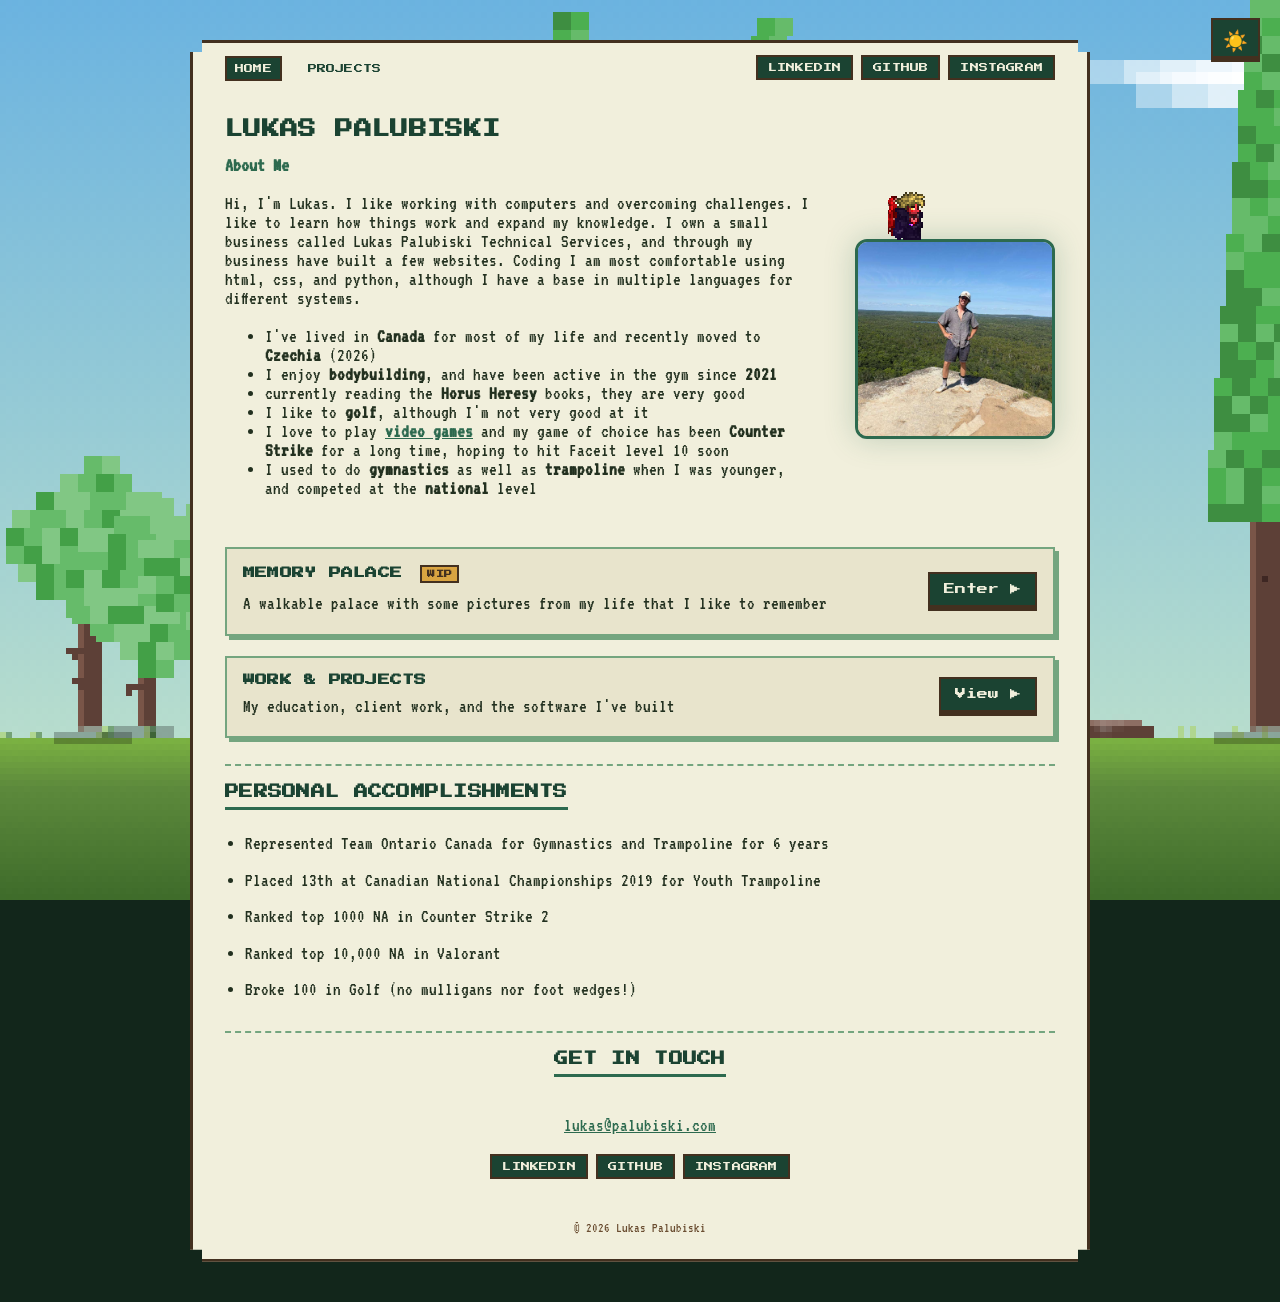
==== commit 2e3d9912: "more stuff" ====
--- a/index.html
+++ b/index.html
@@ -1,253 +1,163 @@
-<!DOCTYPE html>
-<html lang="en">
-<head>
-  <!-- Google tag (gtag.js) -->
-<script async src="https://www.googletagmanager.com/gtag/js?id=G-KP51CSKDEX"></script>
-<script>
-  window.dataLayer = window.dataLayer || [];
-  function gtag(){dataLayer.push(arguments);}
-  gtag('js', new Date());
-
-  gtag('config', 'G-KP51CSKDEX');
-</script>
-<meta charset="UTF-8">
-<meta name="viewport" content="width=device-width, initial-scale=1.0">
-<title>Lukas Palubiski</title>
-<meta name="description" content="Lukas Palubiski: computer science graduate, software developer, and founder of Lukas Palubiski Technical Services. Projects, experience, and contact.">
-<meta property="og:type" content="website">
-<meta property="og:title" content="Lukas Palubiski">
-<meta property="og:description" content="Software developer and founder of Lukas Palubiski Technical Services. Projects, experience, and contact.">
-<meta property="og:url" content="https://palubiski.com/">
-<meta property="og:image" content="https://palubiski.com/images/IMG_20260719_183843_461.jpg">
-<meta name="twitter:card" content="summary">
-<link rel="stylesheet" href="style.css">
-</head>
-<body>
-  <button id="theme-toggle" aria-label="Toggle day/night" class="theme-toggle">🌙</button>
-  <canvas id="bg-canvas"></canvas>
-  <canvas id="npc-canvas"></canvas>
-
-  <header id="site-header">
-    <div class="header-inner">
-      <ul class="social-links">
-        <li><a href="https://linkedin.com/in/lukas-palubiski-417b95355/" target="_blank" rel="noopener noreferrer">LinkedIn</a></li>
-        <li><a href="https://github.com/lukaspal1" target="_blank" rel="noopener noreferrer">GitHub</a></li>
-        <li><a href="https://www.instagram.com/lukaspalubiski.v2/" target="_blank" rel="noopener noreferrer">Instagram</a></li>
-      </ul>
-    </div>
-  </header>
-
-  <main id="top">
-    <section id="about" class="section hero-section">
-      <div class="section-inner">
-        <div class="hero-layout">
-          <div class="hero-text">
-            <h1 class="hero-name">Lukas Palubiski</h1>
-            <p class="hero-tagline"><b>About Me</b></p>
-            <p>
-              Hi, I'm Lukas. I like working with computers and overcoming challenges. 
-              I like to learn how things work and expand my knowledge. I own a small 
-              business called Lukas Palubiski Technical Services, and through my business 
-              have built a few websites. Coding I am most comfortable using html, css, and 
-              python, although I have a base in multiple languages for different systems.
-            </p>
-            <ul class="hero-details">
-              <li>I've lived in <b>Canada</b> for most of my life and recently moved to <b>Czechia</b> (2026)</li>
-              <li>I enjoy <b>bodybuilding</b>, and have been active in the gym since <b>2021</b></li>
-              <li>currently reading the <b>Horus Heresy</b> books, they are very good</li>
-              <li>I like to <b>golf</b>, although I'm not very good at it</li>
-              <li>I love to play <b><a class = "hero-text" href="https://steamcommunity.com/id/gluckymcdoodle/" target="_blank" rel="noopener noreferrer">video games</a></b> and my game of choice has been <b>Counter Strike</b> for a long time, hoping to hit Faceit level 10 soon</li>
-              <li>I used to do <b>gymnastics</b> as well as <b>trampoline</b> when I was younger, and competed at the <b>national</b> level</li>
-            </ul>
-          </div>
-          
-          <div class="hero-image">
-            <img 
-              id="profile-thumb"
-              src="images/IMG_20260719_183843_461.jpg" 
-              alt="Lukas Palubiski - Profile Photo"
-              class="profile-image"
-              fetchpriority="high"
-            >
-            <br>
-            <!-- <button id="knight-pose-btn" class="knight-pose-btn">Pose Knight</button> -->
-            <!-- Side widgets: float beside the main block on wide screens, sit under the photo otherwise -->
-            <div class="side-widgets">
-            <a id="faceit-card" class="faceit-card" href="#" target="_blank" rel="noopener noreferrer" hidden>
-              <span class="faceit-label">Faceit CS2</span>
-              <span class="faceit-row">
-                <span id="faceit-level" class="faceit-level"></span>
-                <span id="faceit-elo" class="faceit-elo"></span>
-              </span>
-              <span class="faceit-bar"><span id="faceit-bar-fill" class="faceit-bar-fill"></span></span>
-              <span id="faceit-goal" class="faceit-goal"></span>
-            </a>
-            <a id="spotify-card" class="spotify-card" href="#" target="_blank" rel="noopener noreferrer" hidden>
-              <span class="spotify-label"><span id="spotify-status">Now playing</span><span id="spotify-eq" class="spotify-eq"><i></i><i></i><i></i></span></span>
-              <span class="spotify-row">
-                <canvas id="spotify-cover" class="spotify-cover" width="40" height="40"></canvas>
-                <span class="spotify-text">
-                  <span id="spotify-title" class="spotify-title"></span>
-                  <span id="spotify-artist" class="spotify-artist"></span>
-                </span>
-              </span>
-            </a>
-            </div>
-          </div>
-        </div>
-
-        <aside class="palace-callout">
-          <div class="palace-text">
-            <h2 class="palace-title">Memory Palace <span class="wip-badge">WIP</span></h2>
-            <p>A walkable palace with some pictures from my life that I like to remember</p>
-          </div>
-          <a class="palace-btn" href="gallery.html" target="_blank" rel="noopener noreferrer">Enter &#9654;</a>
-        </aside>
-      </div>
-    </section>
-
-    <div id="profile-modal" class="modal">
-      <span class="close">&times;</span>
-      <img class="modal-content" id="modal-img">
-      <div id="caption">Click outside or press ESC to close</div>
-    </div>
-
-    <section id="education" class="section">
-      <div class="section-inner">
-        <h2 class="section-title">Education</h2>
-        <article class="entry">
-          <div class="entry-header">
-            <h3 class="entry-title">Wilfrid Laurier University</h3>
-            <span class="entry-location">Waterloo, ON, Canada</span>
-          </div>
-          <div class="entry-subheader">
-            <span class="entry-subheader">Honours Bachelor of Science (B.Sc.), Honours Computer Science</span>
-            <span class="entry-dates">Sept. 2022 – June 2026</span>
-          </div>
-        </article>
-      </div>
-    </section>
-
-    <section id="experience" class="section">
-      <div class="section-inner">
-        <h2 class="section-title">Experience</h2>
-        <article class="entry">
-          <div class="entry-header">
-            <h3 class="entry-title">Founder &amp; Software Developer</h3>
-            <span class="entry-dates">July 2026 – Present</span>
-          </div>
-          <div class="entry-subheader">
-            <span class="entry-subheader">Lukas Palubiski Technical Services</span>
-            <span class="entry-location">Remote</span>
-          </div>
-          <ul class="entry-details client-list">
-            <li class="entry-header" style="font-weight: bold">Client Projects:</li>
-            <li class="entry-subheader">Great Lakes Carbide Supply <a class="entry-link" href="https://www.greatlakescarbidesupply.com" target="_blank">Website</a></li>
-            <li class="entry-subheader">Tooth and Nail Carpentry <a class="entry-link" href="https://www.toothandnailcarpentry.ca" target="_blank">Website</a></li>
-            <li class="entry-subheader">Weishar Carpentry <a class="entry-link" href="https://www.weisharcarpentry.ca" target="_blank">Website</a></li>
-          </ul>
-        </article>
-      </div>
-    </section>
-
-    <section id="projects" class="section">
-      <div class="section-inner">
-        <h2 class="section-title">Projects</h2>
-        <article class="entry project-entry">
-          <div class="entry-header">
-            <h3 class="entry-title">File Janitor<span class="entry-tag">Desktop App / Local AI</span></h3>
-            <a href="https://github.com/lukaspal1/file-janitor" target="_blank" class="entry-link">GitHub</a>
-          </div>
-          <ul class="entry-details">
-            <li>Built a <strong>Python / PyQt6</strong> desktop app that scans folders, proposes destinations for files, and moves nothing until the user approves.</li>
-            <li>Combined <strong>rule-based sorting</strong> (TOML-configured matching by extension, name, or path) with <strong>category sorting via a local AI model</strong> that reads documents to choose a folder, so no data leaves the PC.</li>
-            <li>Added a <strong>duplicate finder</strong>, desktop cleanup, and a "belongs here" check, with safety guards that skip system, code, and cloud-synced folders, plus a full <strong>action log with undo</strong>.</li>
-          </ul>
-        </article>
-        <article class="entry project-entry">
-          <div class="entry-header">
-            <h3 class="entry-title">Czech Grocery Price Tracker<span class="entry-tag">Data Engineering / Web Scraping</span></h3>
-            <a href="https://github.com/lukaspal1/Grocery-store-price-tracker" target="_blank" class="entry-link">GitHub</a>
-          </div>
-          <ul class="entry-details">
-            <li>Built an <strong>ETL pipeline</strong> that scrapes current prices from three major Czech grocery chains (<strong>Rohlík, Košík, Lidl</strong>) using per-store techniques including <strong>Playwright</strong> for Cloudflare-protected sites and direct <strong>JSON API</strong> calls.</li>
-            <li>Designed a <strong>SQLite storage layer</strong> with change detection to track price history without unbounded growth, and a <strong>rule-based product matcher</strong> that links identical items across stores with confidence scores.</li>
-            <li>Interactive <strong>Streamlit dashboard</strong> for cross-store price comparison, savings calculation, and promotional tracking.</li>
-          </ul>
-        </article>
-        <article class="entry project-entry">
-          <div class="entry-header">
-            <h3 class="entry-title">Multi-Client File Transfer System<span class="entry-tag">Computer Networks / Socket Programming</span></h3>
-            <a href="https://github.com/lukaspal1/Networks-Programming-Assignment" target="_blank" class="entry-link">GitHub</a>
-          </div>
-          <ul class="entry-details"><li>Built a multi-threaded <strong>TCP client-server application</strong> in Python using raw <strong>BSD sockets</strong>.</li></ul>
-        </article>
-        <article class="entry project-entry">
-          <div class="entry-header">
-            <h3 class="entry-title">Climate Tweet Sentiment Analysis<span class="entry-tag">Data Analysis</span></h3>
-            <a href="https://github.com/lukaspal1/Portfolio/blob/main/DataVisualization_A3.ipynb" target="_blank" class="entry-link">GitHub</a>
-          </div>
-          <ul class="entry-details"><li>Analyzed 2,000 climate tweets across 39 countries using <strong>Python (Pandas, Seaborn, Plotly)</strong>.</li></ul>
-        </article>
-        <article class="entry project-entry">
-          <div class="entry-header">
-            <h3 class="entry-title">BiteVerse<span class="entry-tag">Software Engineering</span></h3>
-            <a href="https://github.com/muchlogic/CP317-Final-Project" target="_blank" class="entry-link">GitHub</a>
-          </div>
-          <ul class="entry-details"><li>Full-stack recipe-sharing platform (<strong>JavaScript, HTML, Tailwind CSS</strong>).</li></ul>
-        </article>
-        <article class="entry project-entry">
-          <div class="entry-header">
-            <h3 class="entry-title">This Website<span class="entry-tag">Web Development</span></h3>
-            <a href="https://github.com/lukaspal1/website-lukaspal" target="_blank" class="entry-link">GitHub</a>
-          </div>
-          <ul class="entry-details"><li>Designed and implemented this personal portfolio website using <strong>HTML, CSS, and JavaScript</strong>.</li></ul>
-        </article>
-        <article class="entry project-entry">
-          <div class="entry-header">
-            <h3 class="entry-title">School Projects<span class="entry-tag">Coursework</span></h3>
-            <a href="https://github.com/lukaspal1/portfolio" target="_blank" class="entry-link">GitHub</a>
-          </div>
-          <ul class="entry-details"><li>Some of the school <strong>projects</strong> and <strong>assignments</strong> I have worked on</li>
-          <li>Projects include topics such as: <strong>Systems and Low level programming, data analysis, machine learning, software & web, hardware and logic</strong>, and others</li>
-          </ul>
-
-        </article>
-      </div>
-    </section>
-
-    <section id="accomplishments" class="section">
-      <div class="section-inner">
-        <h2 class="section-title">Personal Accomplishments</h2>
-        <ul class="accomplishments-list">
-          <li>Represented Team Ontario Canada for Gymnastics and Trampoline for 6 years</li>
-          <li>Placed 13th at Canadian National Championships 2019 for Youth Trampoline</li>
-          <li>Ranked top 1000 NA in Counter Strike 2</li>
-          <li>Ranked top 10,000 NA in Valorant</li>
-          <li>Broke 100 in Golf (no mulligans nor foot wedges!)</li>
-        </ul>
-      </div>
-    </section>
-
-    <section id="contact" class="section contact-section">
-      <div class="section-inner">
-        <h2 class="section-title">Get in Touch</h2>
-        <p><a href="mailto:lukas@palubiski.com">lukas@palubiski.com</a></p>
-        <ul class="social-links footer-social-links">
-          <li><a href="https://linkedin.com/in/lukas-palubiski-417b95355/" target="_blank">LinkedIn</a></li>
-          <li><a href="https://github.com/lukaspal1" target="_blank">GitHub</a></li>
-          <li><a href="https://www.instagram.com/lukaspalubiski.v2/" target="_blank">Instagram</a></li>
-        </ul>
-      </div>
-    </section>
-  </main>
-
-  <footer id="site-footer">
-    <p>&copy; <span id="current-year"></span> Lukas Palubiski</p>
-  </footer>
-
-  <script src="script.js?v=1.0"></script>
-  <script src="faceit.js?v=1.0"></script>
-  <script src="spotify.js?v=1.0"></script>
-</body>
-</html>
+<!DOCTYPE html>
+<html lang="en">
+<head>
+  <!-- Google tag (gtag.js) -->
+<script async src="https://www.googletagmanager.com/gtag/js?id=G-KP51CSKDEX"></script>
+<script>
+  window.dataLayer = window.dataLayer || [];
+  function gtag(){dataLayer.push(arguments);}
+  gtag('js', new Date());
+
+  gtag('config', 'G-KP51CSKDEX');
+</script>
+<meta charset="UTF-8">
+<meta name="viewport" content="width=device-width, initial-scale=1.0">
+<title>Lukas Palubiski</title>
+<meta name="description" content="Lukas Palubiski: computer science graduate and software developer from Canada, now living in Czechia. About me, interests, and a walkable memory palace.">
+<meta property="og:type" content="website">
+<meta property="og:title" content="Lukas Palubiski">
+<meta property="og:description" content="Computer science graduate and software developer. About me, interests, and a walkable memory palace.">
+<meta property="og:url" content="https://palubiski.com/">
+<meta property="og:image" content="https://palubiski.com/images/IMG_20260719_183843_461.jpg">
+<meta name="twitter:card" content="summary">
+<link rel="stylesheet" href="style.css">
+</head>
+<body>
+  <button id="theme-toggle" aria-label="Toggle day/night" class="theme-toggle">🌙</button>
+  <canvas id="bg-canvas"></canvas>
+  <canvas id="npc-canvas"></canvas>
+
+  <header id="site-header">
+    <div class="header-inner">
+      <nav id="main-nav" aria-label="Site">
+        <ul>
+          <li><a href="index.html" class="active" aria-current="page">Home</a></li>
+          <li><a href="projects.html">Projects</a></li>
+        </ul>
+      </nav>
+      <ul class="social-links">
+        <li><a href="https://linkedin.com/in/lukas-palubiski-417b95355/" target="_blank" rel="noopener noreferrer">LinkedIn</a></li>
+        <li><a href="https://github.com/lukaspal1" target="_blank" rel="noopener noreferrer">GitHub</a></li>
+        <li><a href="https://www.instagram.com/lukaspalubiski.v2/" target="_blank" rel="noopener noreferrer">Instagram</a></li>
+      </ul>
+    </div>
+  </header>
+
+  <main id="top">
+    <section id="about" class="section hero-section">
+      <div class="section-inner">
+        <div class="hero-layout">
+          <div class="hero-text">
+            <h1 class="hero-name">Lukas Palubiski</h1>
+            <p class="hero-tagline"><b>About Me</b></p>
+            <p>
+              Hi, I'm Lukas. I like working with computers and overcoming challenges. 
+              I like to learn how things work and expand my knowledge. I own a small 
+              business called Lukas Palubiski Technical Services, and through my business 
+              have built a few websites. Coding I am most comfortable using html, css, and 
+              python, although I have a base in multiple languages for different systems.
+            </p>
+            <ul class="hero-details">
+              <li>I've lived in <b>Canada</b> for most of my life and recently moved to <b>Czechia</b> (2026)</li>
+              <li>I enjoy <b>bodybuilding</b>, and have been active in the gym since <b>2021</b></li>
+              <li>currently reading the <b>Horus Heresy</b> books, they are very good</li>
+              <li>I like to <b>golf</b>, although I'm not very good at it</li>
+              <li>I love to play <b><a class = "hero-text" href="https://steamcommunity.com/id/gluckymcdoodle/" target="_blank" rel="noopener noreferrer">video games</a></b> and my game of choice has been <b>Counter Strike</b> for a long time, hoping to hit Faceit level 10 soon</li>
+              <li>I used to do <b>gymnastics</b> as well as <b>trampoline</b> when I was younger, and competed at the <b>national</b> level</li>
+            </ul>
+          </div>
+          
+          <div class="hero-image">
+            <img 
+              id="profile-thumb"
+              src="images/IMG_20260719_183843_461.jpg" 
+              alt="Lukas Palubiski - Profile Photo"
+              class="profile-image"
+              fetchpriority="high"
+            >
+            <br>
+            <!-- <button id="knight-pose-btn" class="knight-pose-btn">Pose Knight</button> -->
+            <!-- Side widgets: float beside the main block on wide screens, sit under the photo otherwise -->
+            <div class="side-widgets">
+            <a id="faceit-card" class="faceit-card" href="#" target="_blank" rel="noopener noreferrer" hidden>
+              <span class="faceit-label">Faceit CS2</span>
+              <span class="faceit-row">
+                <span id="faceit-level" class="faceit-level"></span>
+                <span id="faceit-elo" class="faceit-elo"></span>
+              </span>
+              <span class="faceit-bar"><span id="faceit-bar-fill" class="faceit-bar-fill"></span></span>
+              <span id="faceit-goal" class="faceit-goal"></span>
+            </a>
+            <a id="spotify-card" class="spotify-card" href="#" target="_blank" rel="noopener noreferrer" hidden>
+              <span class="spotify-label"><span id="spotify-status">Now playing</span><span id="spotify-eq" class="spotify-eq"><i></i><i></i><i></i></span></span>
+              <span class="spotify-row">
+                <canvas id="spotify-cover" class="spotify-cover" width="40" height="40"></canvas>
+                <span class="spotify-text">
+                  <span id="spotify-title" class="spotify-title"></span>
+                  <span id="spotify-artist" class="spotify-artist"></span>
+                </span>
+              </span>
+            </a>
+            </div>
+          </div>
+        </div>
+
+        <aside class="palace-callout">
+          <div class="palace-text">
+            <h2 class="palace-title">Memory Palace <span class="wip-badge">WIP</span></h2>
+            <p>A walkable palace with some pictures from my life that I like to remember</p>
+          </div>
+          <a class="palace-btn" href="gallery.html" target="_blank" rel="noopener noreferrer">Enter &#9654;</a>
+        </aside>
+
+        <aside class="palace-callout">
+          <div class="palace-text">
+            <h2 class="palace-title">Work &amp; Projects</h2>
+            <p>My education, client work, and the software I've built</p>
+          </div>
+          <a class="palace-btn" href="projects.html">View &#9654;</a>
+        </aside>
+      </div>
+    </section>
+
+    <div id="profile-modal" class="modal">
+      <span class="close">&times;</span>
+      <img class="modal-content" id="modal-img">
+      <div id="caption">Click outside or press ESC to close</div>
+    </div>
+
+    <section id="accomplishments" class="section">
+      <div class="section-inner">
+        <h2 class="section-title">Personal Accomplishments</h2>
+        <ul class="accomplishments-list">
+          <li>Represented Team Ontario Canada for Gymnastics and Trampoline for 6 years</li>
+          <li>Placed 13th at Canadian National Championships 2019 for Youth Trampoline</li>
+          <li>Ranked top 1000 NA in Counter Strike 2</li>
+          <li>Ranked top 10,000 NA in Valorant</li>
+          <li>Broke 100 in Golf (no mulligans nor foot wedges!)</li>
+        </ul>
+      </div>
+    </section>
+
+    <section id="contact" class="section contact-section">
+      <div class="section-inner">
+        <h2 class="section-title">Get in Touch</h2>
+        <p><a href="mailto:lukas@palubiski.com">lukas@palubiski.com</a></p>
+        <ul class="social-links footer-social-links">
+          <li><a href="https://linkedin.com/in/lukas-palubiski-417b95355/" target="_blank">LinkedIn</a></li>
+          <li><a href="https://github.com/lukaspal1" target="_blank">GitHub</a></li>
+          <li><a href="https://www.instagram.com/lukaspalubiski.v2/" target="_blank">Instagram</a></li>
+        </ul>
+      </div>
+    </section>
+  </main>
+
+  <footer id="site-footer">
+    <p>&copy; <span id="current-year"></span> Lukas Palubiski</p>
+  </footer>
+
+  <script src="script.js?v=1.6"></script>
+  <script src="faceit.js?v=1.0"></script>
+  <script src="spotify.js?v=1.0"></script>
+</body>
+</html>
--- a/style.css
+++ b/style.css
@@ -166,6 +166,13 @@
   gap: 16px;
 }
 
+/* Page nav on the left, social links pushed to the right */
+@media (min-width: 641px) {
+  #main-nav + .social-links {
+    margin-left: auto;
+  }
+}
+
 /* On small screens, stack header items */
 @media (max-width: 640px) {
   .header-inner {
@@ -392,6 +399,7 @@
 .hero-image {
     flex: 0 0 200px; /* Fixed width */
     text-align: center;
+    padding-top: 48px; /* headroom for the character walking on the photo */
 }
 
 /* Profile Image - Pixel Style to match your theme */
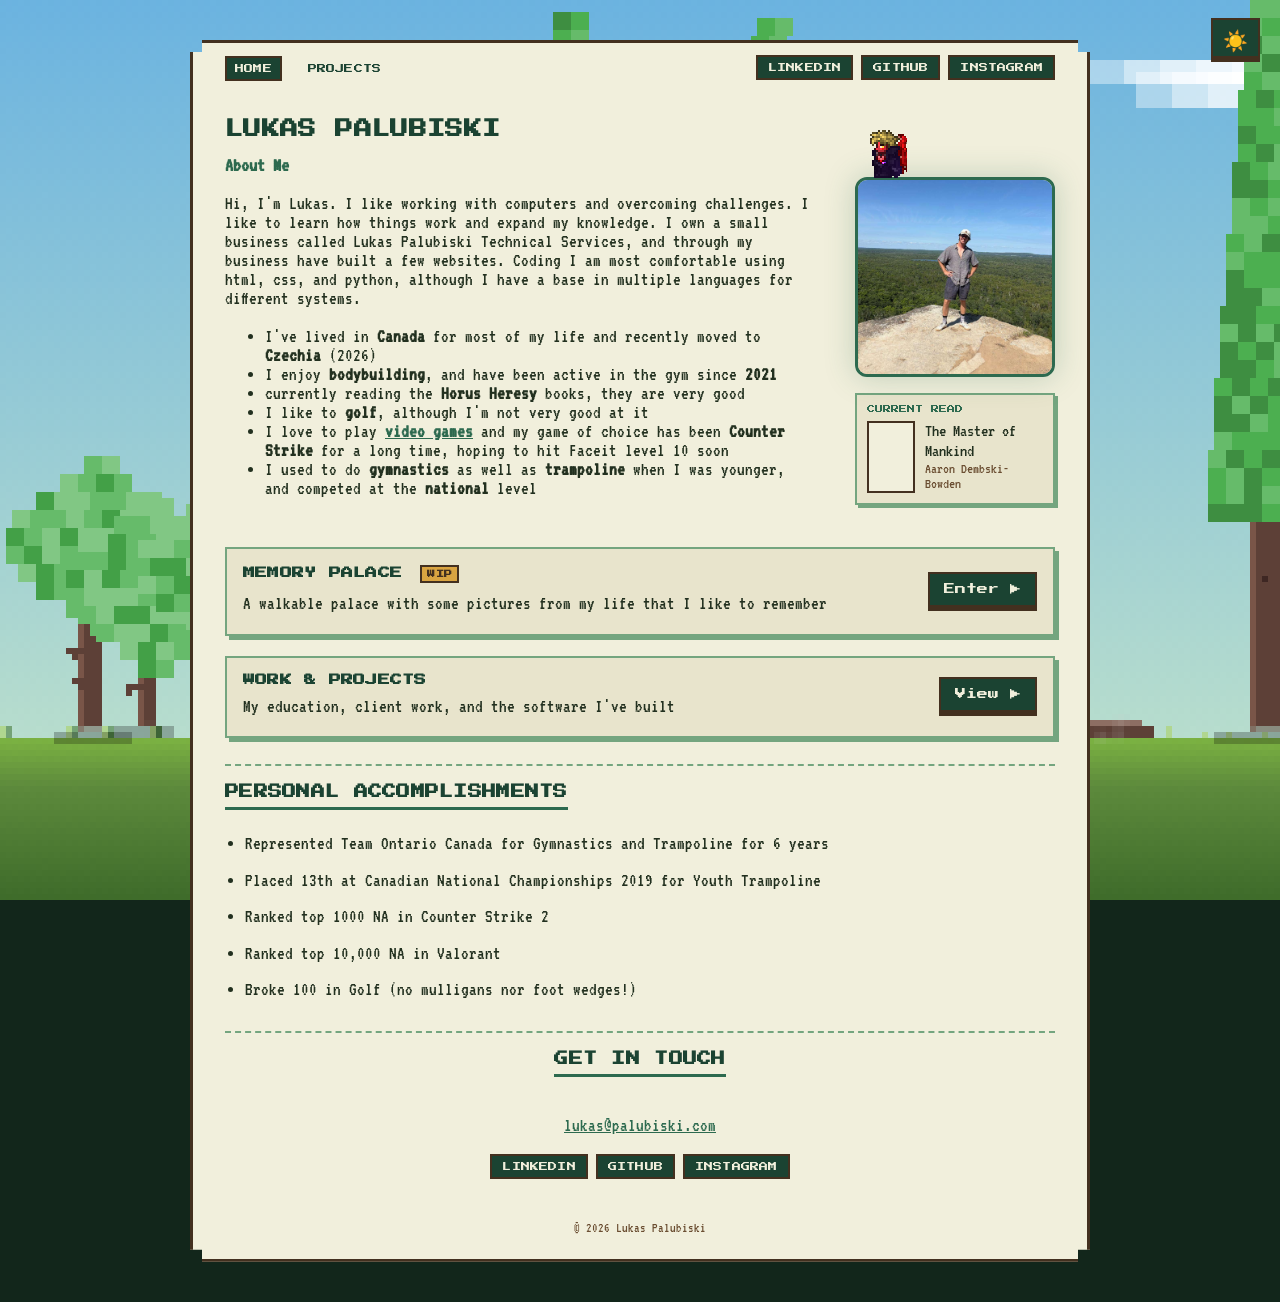
==== commit d71ba043: "moree" ====
--- a/index.html
+++ b/index.html
@@ -98,6 +98,20 @@
                 </span>
               </span>
             </a>
+            <!-- Current book: edit the title/author text and the data-* values.
+                 The cover is fetched from Open Library by ISBN; to use your own
+                 picture instead, add data-cover="images/your-file.jpg". -->
+            <a id="book-card" class="book-card" href="#" target="_blank" rel="noopener noreferrer"
+               data-isbn="9781784965365">
+              <span class="book-label">Current read</span>
+              <span class="book-row">
+                <canvas id="book-cover" class="book-cover" width="50" height="75"></canvas>
+                <span class="book-text">
+                  <span class="book-title">The Master of Mankind</span>
+                  <span class="book-author">Aaron Dembski-Bowden</span>
+                </span>
+              </span>
+            </a>
             </div>
           </div>
         </div>
@@ -156,8 +170,9 @@
     <p>&copy; <span id="current-year"></span> Lukas Palubiski</p>
   </footer>
 
-  <script src="script.js?v=1.6"></script>
+  <script src="script.js?v=1.11"></script>
   <script src="faceit.js?v=1.0"></script>
   <script src="spotify.js?v=1.0"></script>
+  <script src="book.js?v=1.1"></script>
 </body>
 </html>
--- a/style.css
+++ b/style.css
@@ -123,6 +123,11 @@
   image-rendering: pixelated;
   image-rendering: -moz-crisp-edges;
   image-rendering: crisp-edges;
+}
+/* Sword cursor while hovering the character (set from script.js) */
+html.sword-cursor,
+html.sword-cursor * {
+  cursor: url('images/sword-cursor.png?v=2') 1 1, crosshair !important;
 }
 
 /* ============================================================
@@ -892,14 +897,16 @@
     gap:14px;
   }
   .side-widgets .faceit-card,
-  .side-widgets .spotify-card{
+  .side-widgets .spotify-card,
+  .side-widgets .book-card{
     margin-top:0;
     background:var(--parchment);
     border-color:var(--bark);
     box-shadow:4px 4px 0 var(--bark);
   }
   .side-widgets .faceit-card:hover,
-  .side-widgets .spotify-card:hover{
+  .side-widgets .spotify-card:hover,
+  .side-widgets .book-card:hover{
     border-color:var(--amber);
   }
 }
@@ -1011,3 +1018,61 @@
 body.night-mode .spotify-label{
   color:var(--amber);
 }
+
+/* ============================================================
+   CURRENT BOOK WIDGET
+   ============================================================ */
+.book-card{
+  display:block;
+  margin-top:12px;
+  padding:10px;
+  text-decoration:none;
+  color:var(--ink);
+  background:var(--parchment-alt);
+  border:2px solid var(--sage);
+  box-shadow:3px 3px 0 var(--sage);
+  text-align:left;
+}
+.book-card:hover{
+  color:var(--ink);
+  border-color:var(--amber);
+}
+.book-label{
+  display:block;
+  font-family:'Press Start 2P', monospace;
+  font-size:8px;
+  color:var(--moss);
+  text-transform:uppercase;
+}
+.book-row{
+  display:flex;
+  align-items:center;
+  gap:10px;
+  margin-top:8px;
+}
+/* canvas slightly smaller than shown, like the album art, for a light pixel look */
+.book-cover{
+  flex:0 0 auto;
+  width:48px;
+  height:72px;
+  image-rendering:pixelated;
+  image-rendering:crisp-edges;
+  background:var(--parchment);
+  border:2px solid var(--bark);
+}
+.book-text{
+  display:flex;
+  flex-direction:column;
+  min-width:0;
+}
+.book-title{
+  font-size:18px;
+  line-height:1.1;
+}
+.book-author{
+  font-size:15px;
+  color:var(--bark-light);
+}
+body.night-mode .book-label{
+  color:var(--amber);
+}
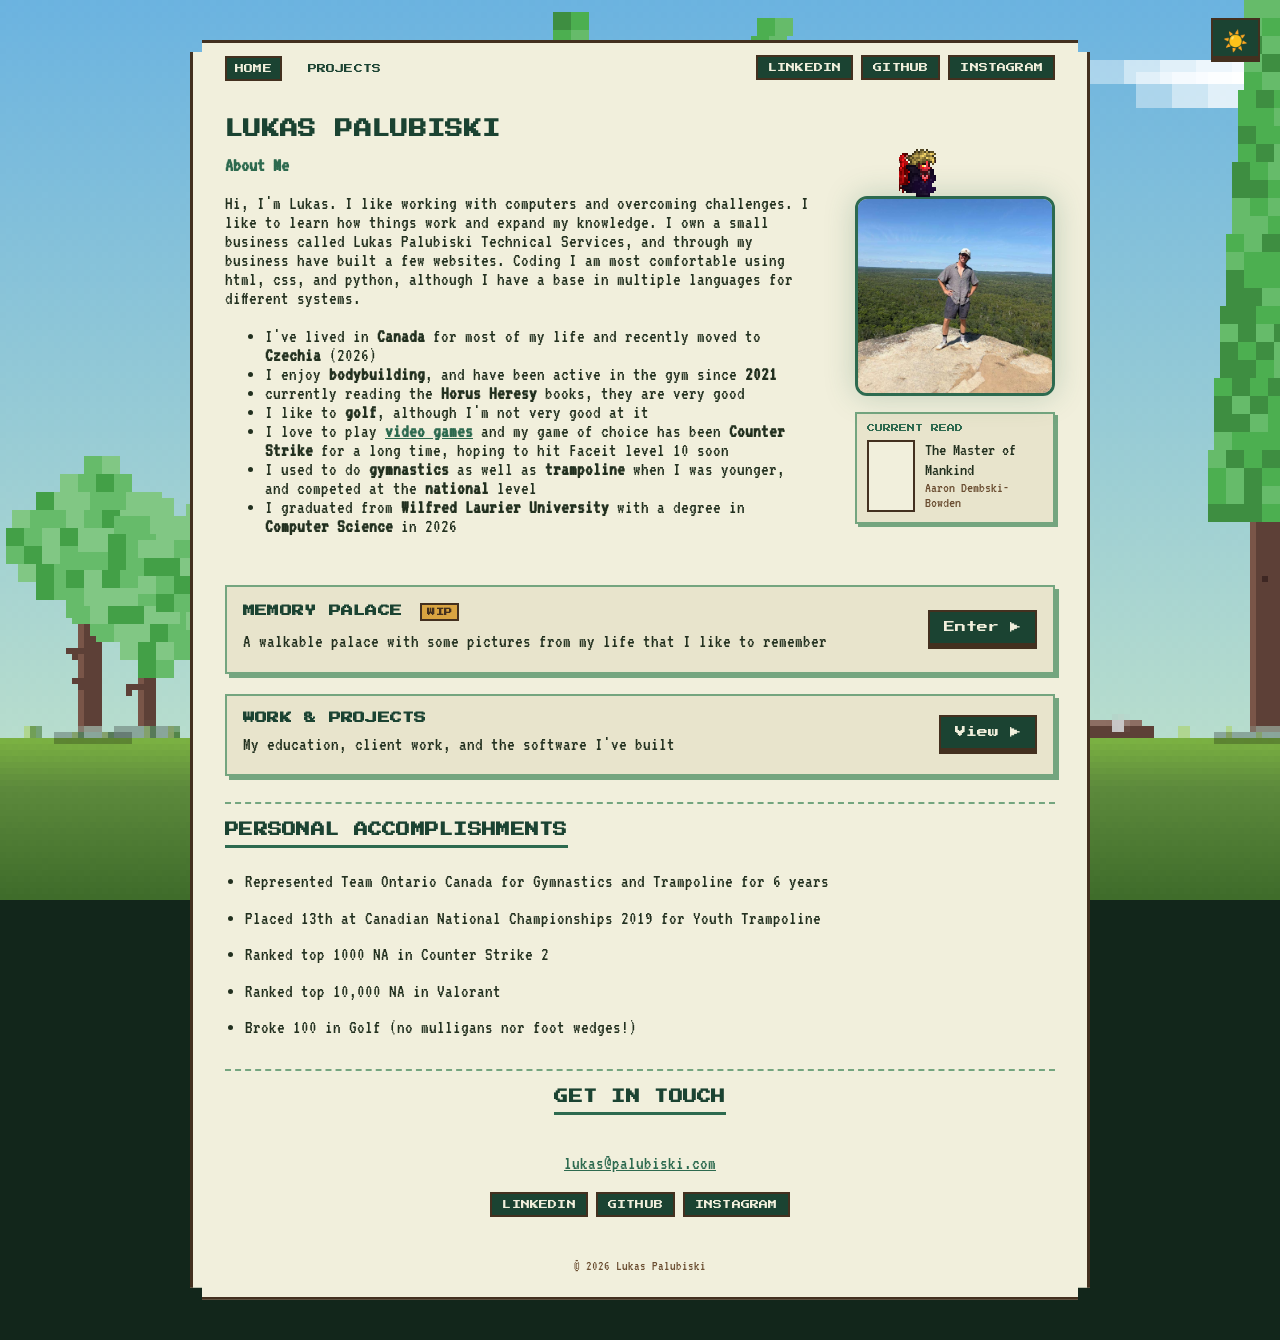
==== commit 261bd8bb: "moree" ====
--- a/index.html
+++ b/index.html
@@ -64,6 +64,8 @@
               <li>I like to <b>golf</b>, although I'm not very good at it</li>
               <li>I love to play <b><a class = "hero-text" href="https://steamcommunity.com/id/gluckymcdoodle/" target="_blank" rel="noopener noreferrer">video games</a></b> and my game of choice has been <b>Counter Strike</b> for a long time, hoping to hit Faceit level 10 soon</li>
               <li>I used to do <b>gymnastics</b> as well as <b>trampoline</b> when I was younger, and competed at the <b>national</b> level</li>
+              <li>I graduated from <b>Wilfred Laurier University</b> with a degree in <b>Computer Science</b> in 2026</li>
+
             </ul>
           </div>
           
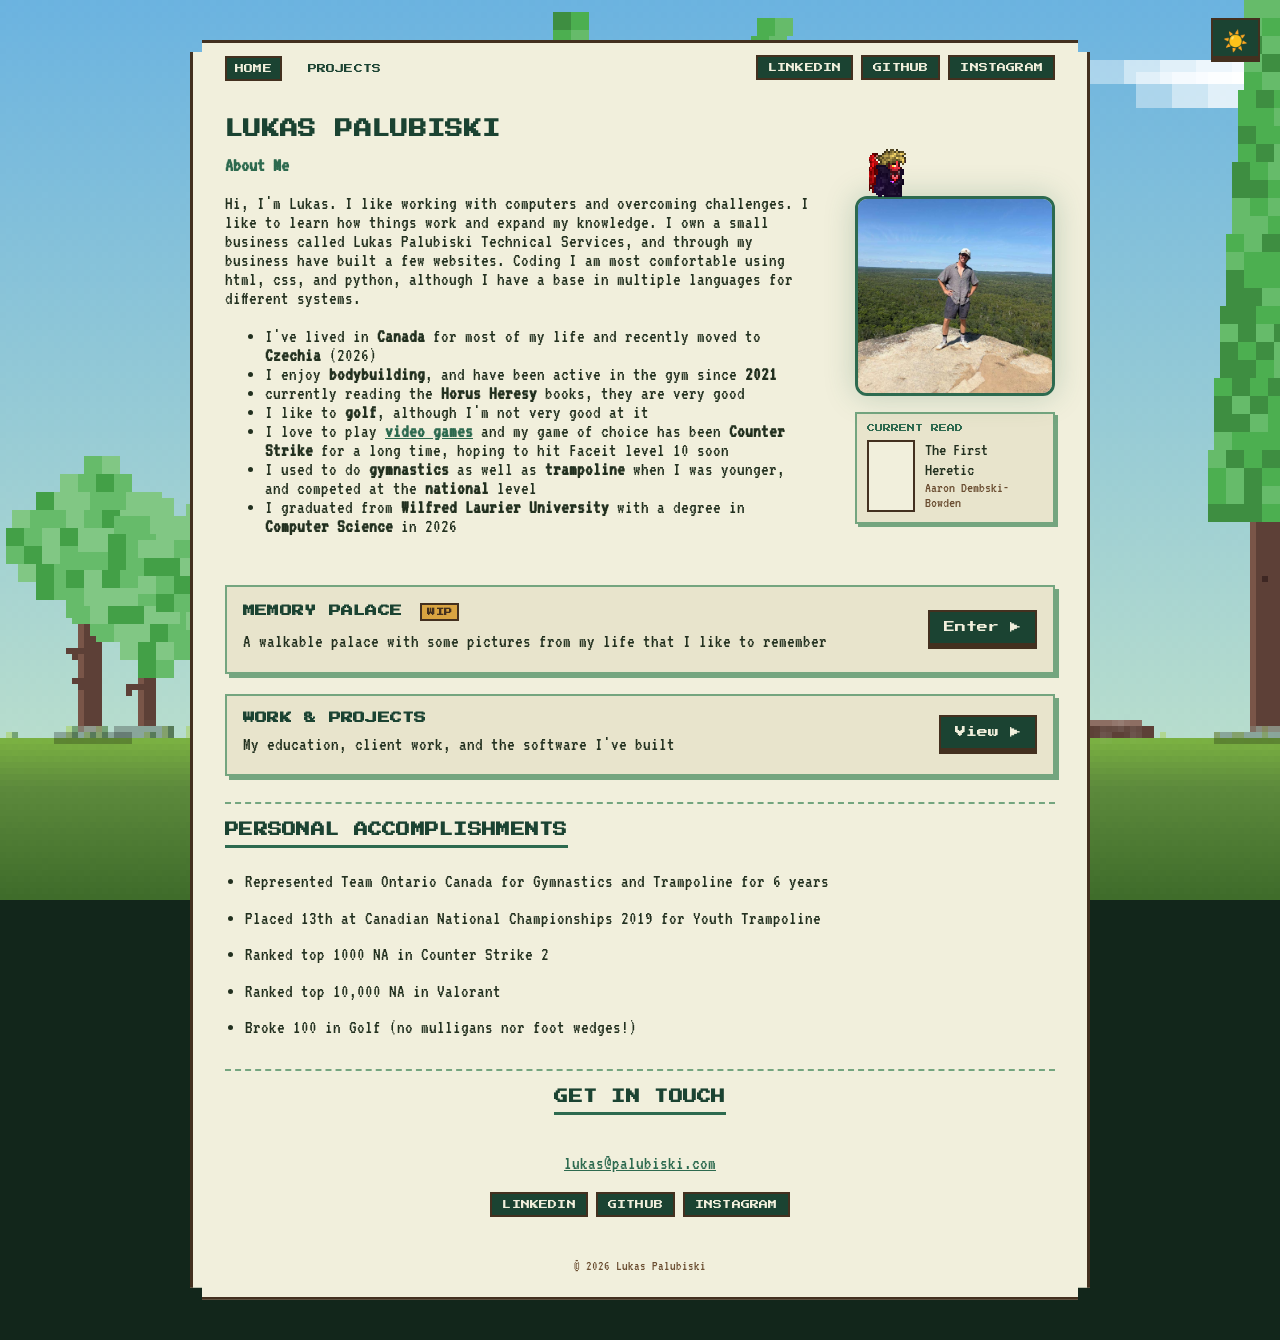
==== commit 41adee5d: "updated damage, book" ====
--- a/index.html
+++ b/index.html
@@ -104,12 +104,12 @@
                  The cover is fetched from Open Library by ISBN; to use your own
                  picture instead, add data-cover="images/your-file.jpg". -->
             <a id="book-card" class="book-card" href="#" target="_blank" rel="noopener noreferrer"
-               data-isbn="9781784965365">
+               data-isbn="9781844168842">
               <span class="book-label">Current read</span>
               <span class="book-row">
                 <canvas id="book-cover" class="book-cover" width="50" height="75"></canvas>
                 <span class="book-text">
-                  <span class="book-title">The Master of Mankind</span>
+                  <span class="book-title">The First Heretic</span>
                   <span class="book-author">Aaron Dembski-Bowden</span>
                 </span>
               </span>
--- a/style.css
+++ b/style.css
@@ -426,11 +426,15 @@
 
 }
 
-.profile-image:hover {
-    transform: scale(1.03) rotate(-2deg);
-    box-shadow: 
-        0 0 50px rgba(45, 106, 79, 0.4),
-        inset 0 0 30px rgba(0, 0, 0, 0.1);
+/* Only on real hover devices: on touch the hover sticks after a tap, and the
+   tilted photo pokes up into the character walking on top of it */
+@media (hover: hover) {
+  .profile-image:hover {
+      transform: scale(1.03) rotate(-2deg);
+      box-shadow:
+          0 0 50px rgba(45, 106, 79, 0.4),
+          inset 0 0 30px rgba(0, 0, 0, 0.1);
+  }
 }
 
 /* Pixel-style decorative frame option (adds that retro feel) */
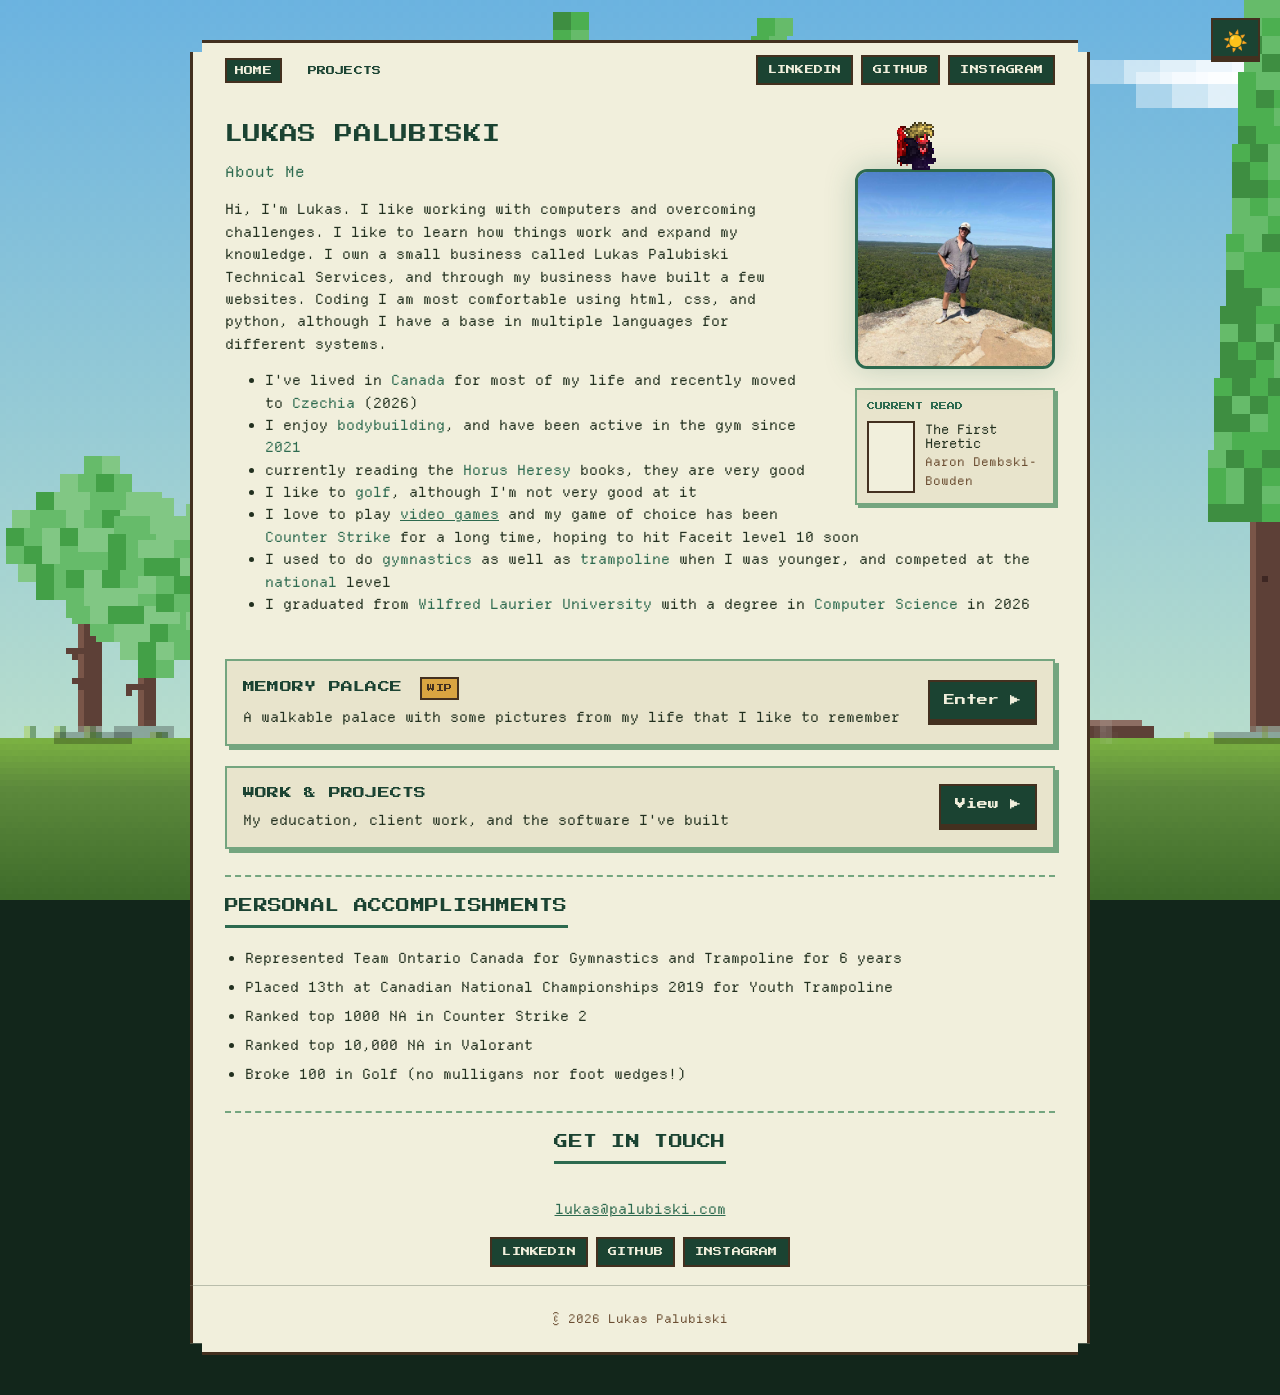
==== commit 7ec37982: "font change, other small things" ====
--- a/index.html
+++ b/index.html
@@ -47,28 +47,6 @@
     <section id="about" class="section hero-section">
       <div class="section-inner">
         <div class="hero-layout">
-          <div class="hero-text">
-            <h1 class="hero-name">Lukas Palubiski</h1>
-            <p class="hero-tagline"><b>About Me</b></p>
-            <p>
-              Hi, I'm Lukas. I like working with computers and overcoming challenges. 
-              I like to learn how things work and expand my knowledge. I own a small 
-              business called Lukas Palubiski Technical Services, and through my business 
-              have built a few websites. Coding I am most comfortable using html, css, and 
-              python, although I have a base in multiple languages for different systems.
-            </p>
-            <ul class="hero-details">
-              <li>I've lived in <b>Canada</b> for most of my life and recently moved to <b>Czechia</b> (2026)</li>
-              <li>I enjoy <b>bodybuilding</b>, and have been active in the gym since <b>2021</b></li>
-              <li>currently reading the <b>Horus Heresy</b> books, they are very good</li>
-              <li>I like to <b>golf</b>, although I'm not very good at it</li>
-              <li>I love to play <b><a class = "hero-text" href="https://steamcommunity.com/id/gluckymcdoodle/" target="_blank" rel="noopener noreferrer">video games</a></b> and my game of choice has been <b>Counter Strike</b> for a long time, hoping to hit Faceit level 10 soon</li>
-              <li>I used to do <b>gymnastics</b> as well as <b>trampoline</b> when I was younger, and competed at the <b>national</b> level</li>
-              <li>I graduated from <b>Wilfred Laurier University</b> with a degree in <b>Computer Science</b> in 2026</li>
-
-            </ul>
-          </div>
-          
           <div class="hero-image">
             <img 
               id="profile-thumb"
@@ -115,6 +93,27 @@
               </span>
             </a>
             </div>
+          </div>
+          <div class="hero-text">
+            <h1 class="hero-name">Lukas Palubiski</h1>
+            <p class="hero-tagline"><b>About Me</b></p>
+            <p>
+              Hi, I'm Lukas. I like working with computers and overcoming challenges. 
+              I like to learn how things work and expand my knowledge. I own a small 
+              business called Lukas Palubiski Technical Services, and through my business 
+              have built a few websites. Coding I am most comfortable using html, css, and 
+              python, although I have a base in multiple languages for different systems.
+            </p>
+            <ul class="hero-details">
+              <li>I've lived in <b>Canada</b> for most of my life and recently moved to <b>Czechia</b> (2026)</li>
+              <li>I enjoy <b>bodybuilding</b>, and have been active in the gym since <b>2021</b></li>
+              <li>currently reading the <b>Horus Heresy</b> books, they are very good</li>
+              <li>I like to <b>golf</b>, although I'm not very good at it</li>
+              <li>I love to play <b><a class = "hero-text" href="https://steamcommunity.com/id/gluckymcdoodle/" target="_blank" rel="noopener noreferrer">video games</a></b> and my game of choice has been <b>Counter Strike</b> for a long time, hoping to hit Faceit level 10 soon</li>
+              <li>I used to do <b>gymnastics</b> as well as <b>trampoline</b> when I was younger, and competed at the <b>national</b> level</li>
+              <li>I graduated from <b>Wilfred Laurier University</b> with a degree in <b>Computer Science</b> in 2026</li>
+
+            </ul>
           </div>
         </div>
 
--- a/style.css
+++ b/style.css
@@ -3,6 +3,16 @@
    ============================================================ */
 
 @import url('https://fonts.googleapis.com/css2?family=Press+Start+2P&family=VT323&display=swap');
+
+/* Departure Mono by Helena Zhang, SIL Open Font License (fonts/departure-mono/LICENSE) */
+@font-face{
+  font-family:'Departure Mono';
+  src:url('fonts/departure-mono/DepartureMono-Regular.woff2') format('woff2'),
+      url('fonts/departure-mono/DepartureMono-Regular.woff') format('woff');
+  font-weight:400;
+  font-style:normal;
+  font-display:swap;
+}
 
 :root{
   /* palette */
@@ -33,8 +43,10 @@
 body{
   margin:0;
   min-height:100vh;
-  font-family:'VT323', monospace;
-  font-size:19px;
+  font-family:'Departure Mono', monospace;
+  font-size:14px;
+  line-height:1.6;
+  font-synthesis:none; /* no fake bold/italic, it smears pixel fonts */
   color:var(--ink);
   background:var(--forest-dark);
   cursor: url('World of Warcraft Pixel Cursor--cursor--SweezyCursors.png'), auto;
@@ -205,6 +217,11 @@
   text-transform:uppercase;
   letter-spacing:.02em;
 }
+/* Departure Mono has no bold weight, so bold text stands out by color instead */
+strong, b{
+  font-weight:400;
+  color:var(--moss);
+}
 
 a{
   color:var(--moss);
@@ -262,7 +279,7 @@
 
 #site-footer p{
   margin:0;
-  font-size:14px;
+  font-size:12px;
   color:var(--bark-light);
 }
 
@@ -368,41 +385,41 @@
   line-height:1.5;
 }
 .hero-tagline{
-  font-size:20px;
+  font-size:15px;
   color:var(--moss);
   margin:0 0 8px;
 }
 .hero-location,
 .hero-meta{
-  font-size:16px;
+  font-size:12px;
   color:var(--bark-light);
   margin:0 0 4px;
 }
 .hero-contact{
-  font-size:18px;
+  font-size:13px;
   margin:12px 0 0;
 }
 /* ============================================================
    HERO LAYOUT - TEXT + IMAGE SIDE BY SIDE
    ============================================================ */
 
+/* The photo floats top-right, so the text wraps beside it and then
+   continues full width underneath once it's past the photo */
 .hero-layout {
-    display: flex;
-    align-items: center;
-    gap: 40px;
+    display: flow-root; /* contains the float */
     padding: 10px 0;
 }
 
-/* Left side - text content */
+/* Text content */
 .hero-text {
-    flex: 1;
-    min-width: 0;
     text-align: left; /* Override the center alignment from hero-section */
 }
 
 /* Right side - profile image */
 .hero-image {
-    flex: 0 0 200px; /* Fixed width */
+    float: right;
+    width: 200px;
+    margin: 0 0 16px 40px;
     text-align: center;
     padding-top: 48px; /* headroom for the character walking on the photo */
 }
@@ -519,19 +536,18 @@
 
 @media (max-width: 768px) {
     .hero-layout {
-        flex-direction: column-reverse; /* Image on top, text below */
-        gap: 25px;
         text-align: center;
     }
-    
+
     .hero-text {
         text-align: center; /* Center text on mobile */
     }
-    
+
+    /* Image on top, text below */
     .hero-image {
-        flex: 0 0 auto;
+        float: none;
         width: 180px;
-        margin: 0 auto;
+        margin: 0 auto 25px;
     }
     
     .profile-image {
@@ -571,7 +587,7 @@
 }
 .entry-location,
 .entry-dates{
-  font-size:15px;
+  font-size:12px;
   color:var(--bark-light);
   white-space:nowrap;
 }
@@ -665,7 +681,7 @@
    RESPONSIVE
    ============================================================ */
 @media (max-width:640px){
-  body{ padding:20px 8px; font-size:17px; }
+  body{ padding:20px 8px; font-size:14px; }
   #site-header, main, #site-footer{ padding-left:16px; padding-right:16px; }
   .header-inner{ flex-direction:column; align-items:flex-start; }
   .hero-name{ font-size:19px; }
@@ -835,7 +851,7 @@
   border:3px solid;
 }
 .faceit-elo{
-  font-size:20px;
+  font-size:15px;
 }
 .faceit-bar{
   display:block;
@@ -852,7 +868,7 @@
 .faceit-goal{
   display:block;
   margin-top:4px;
-  font-size:15px;
+  font-size:12px;
   color:var(--bark-light);
 }
 
@@ -988,11 +1004,11 @@
   .spotify-title.marquee span{ animation:none; }
 }
 .spotify-title{
-  font-size:18px;
+  font-size:13px;
   line-height:1.1;
 }
 .spotify-artist{
-  font-size:15px;
+  font-size:12px;
   color:var(--bark-light);
 }
 /* little pixel equalizer shown while a song is playing */
@@ -1070,11 +1086,11 @@
   min-width:0;
 }
 .book-title{
-  font-size:18px;
+  font-size:13px;
   line-height:1.1;
 }
 .book-author{
-  font-size:15px;
+  font-size:12px;
   color:var(--bark-light);
 }
 body.night-mode .book-label{
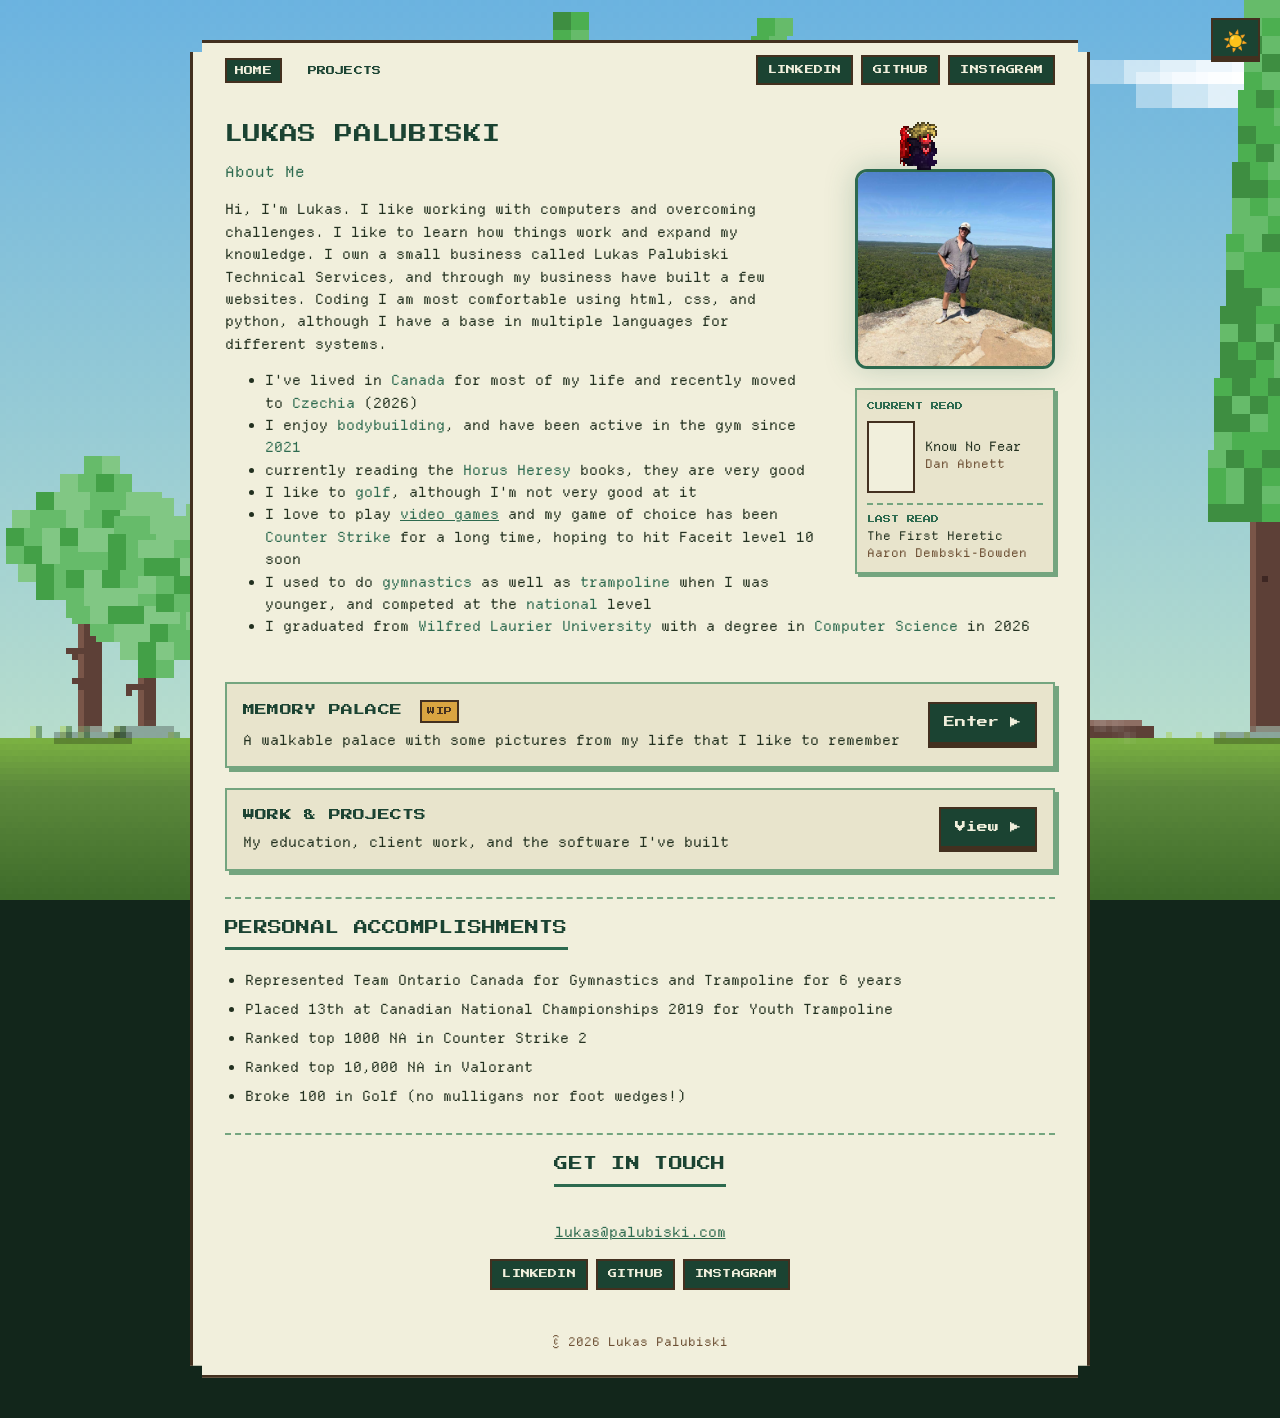
==== commit acdbd2a6: "book update, and prev book" ====
--- a/index.html
+++ b/index.html
@@ -82,14 +82,19 @@
                  The cover is fetched from Open Library by ISBN; to use your own
                  picture instead, add data-cover="images/your-file.jpg". -->
             <a id="book-card" class="book-card" href="#" target="_blank" rel="noopener noreferrer"
-               data-isbn="9781844168842">
+               data-isbn="9781849701358">
               <span class="book-label">Current read</span>
               <span class="book-row">
                 <canvas id="book-cover" class="book-cover" width="50" height="75"></canvas>
                 <span class="book-text">
-                  <span class="book-title">The First Heretic</span>
-                  <span class="book-author">Aaron Dembski-Bowden</span>
+                  <span class="book-title">Know No Fear</span>
+                  <span class="book-author">Dan Abnett</span>
                 </span>
+              </span>
+              <span class="book-prev">
+                <span class="book-label">Last read</span>
+                <span class="book-prev-title">The First Heretic</span>
+                <span class="book-author">Aaron Dembski-Bowden</span>
               </span>
             </a>
             </div>
--- a/style.css
+++ b/style.css
@@ -1093,6 +1093,21 @@
   font-size:12px;
   color:var(--bark-light);
 }
+/* small text-only line for the previous book */
+.book-prev{
+  display:flex;
+  flex-direction:column;
+  margin-top:10px;
+  padding-top:8px;
+  border-top:2px dashed var(--sage);
+}
+.book-prev .book-label{
+  margin-bottom:4px;
+}
+.book-prev-title{
+  font-size:12px;
+  line-height:1.1;
+}
 body.night-mode .book-label{
   color:var(--amber);
 }
